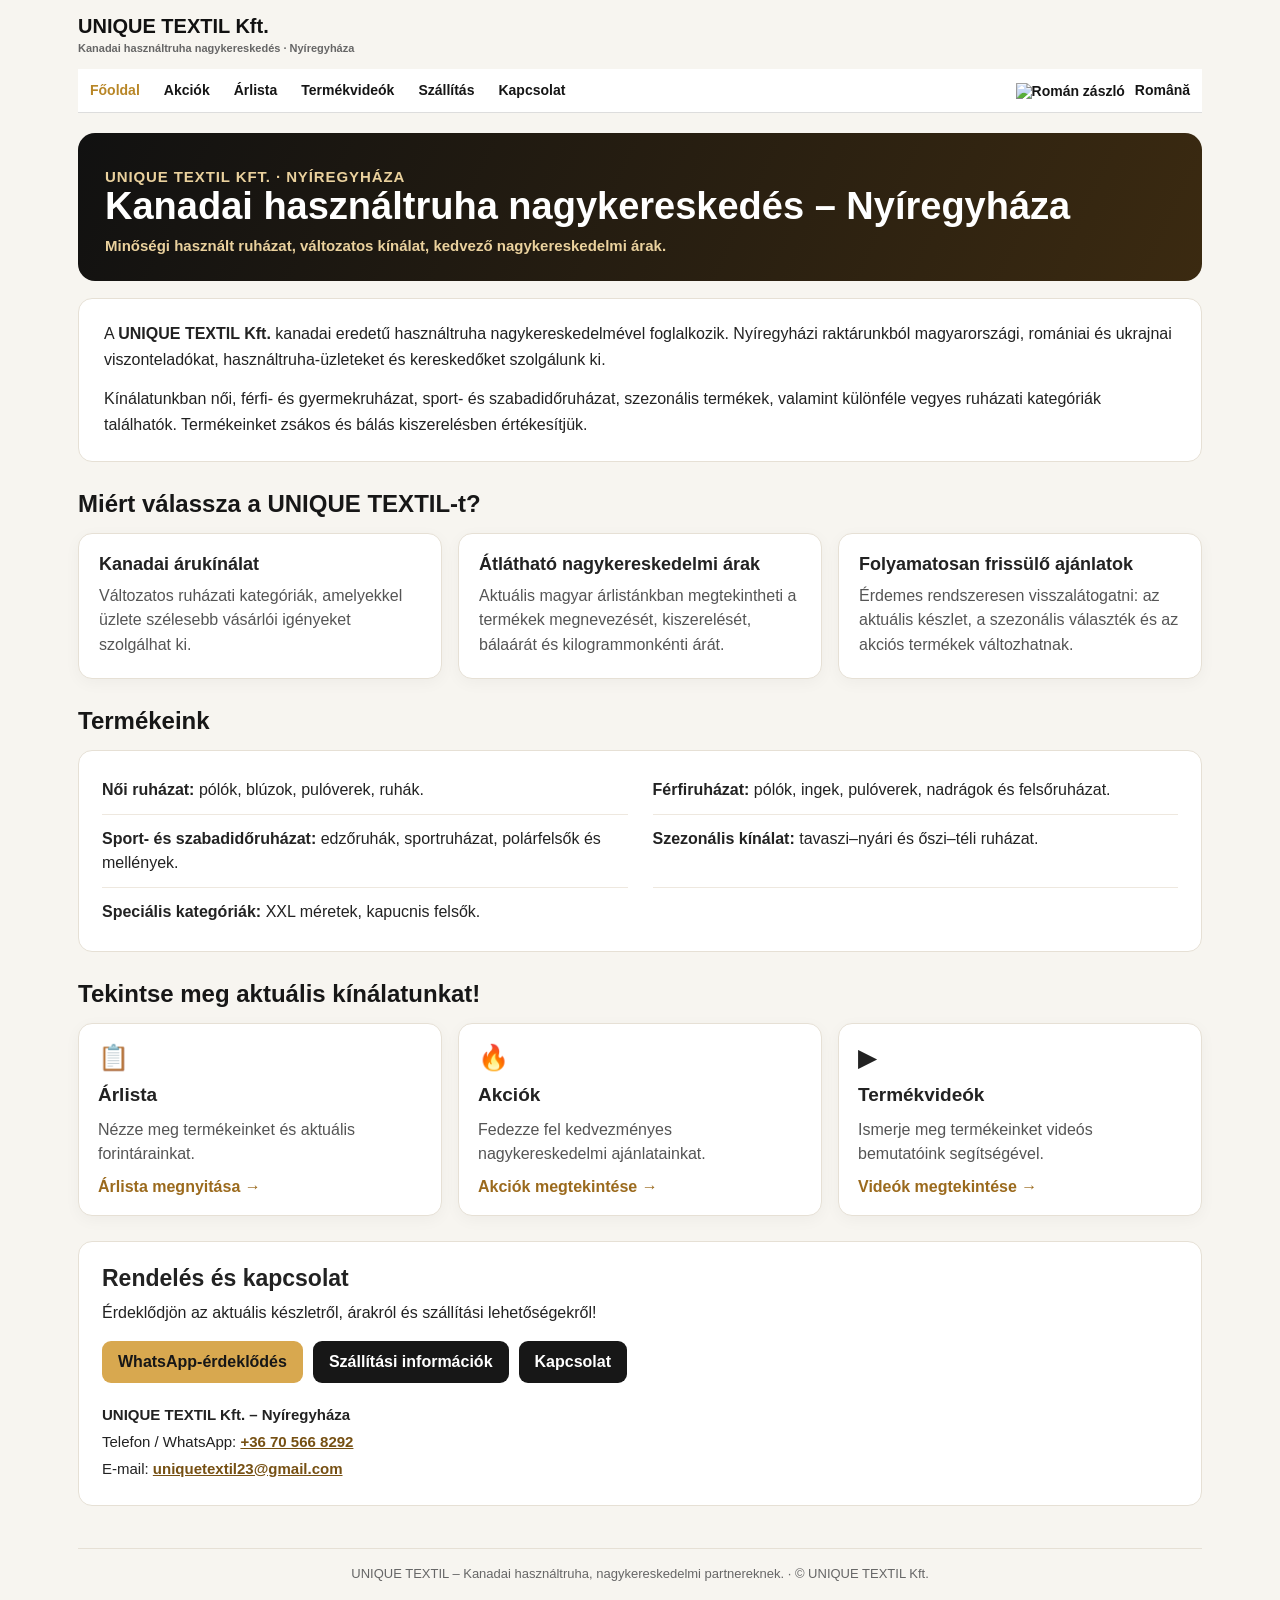
==== index.html @ f0d3369b "Update index.html" ====
<!doctype html>
<html lang="hu">
<head>
<meta charset="utf-8">
<meta name="viewport" content="width=device-width, initial-scale=1">
<meta name="description" content="UNIQUE TEXTIL Kft. – kanadai használtruha nagykereskedés Nyíregyházán. Zsákos és bálás ruházat, magyar árlista, akciók és termékvideók.">
<title>Kanadai használtruha nagykereskedés – Nyíregyháza | UNIQUE TEXTIL Kft.</title>
<link rel="stylesheet" href="style.css?v=20261029">
<style>
/* Csak a főoldal új elemei – a többi oldal stílusát nem módosítja. */
.home-intro{background:#fff;border:1px solid #e6e0d5;border-radius:14px;padding:22px 25px;margin:0 0 22px;line-height:1.65}
.home-intro p{margin:0 0 12px}.home-intro p:last-child{margin-bottom:0}
.home-kicker{color:#d8a84f;font-weight:800;letter-spacing:.06em;text-transform:uppercase;font-size:12px;margin:0 0 8px}
.home-lead{font-size:17px;font-weight:700;color:#fff;margin:9px 0 0}
.home-heading{font-size:24px;margin:28px 0 15px;color:#171717}
.home-benefits{display:grid;grid-template-columns:repeat(3,minmax(0,1fr));gap:16px}
.home-benefit{background:#fff;border:1px solid #e6e0d5;border-radius:14px;padding:20px;box-shadow:0 4px 16px #0000000a}
.home-benefit h3{font-size:18px;margin:0 0 9px}.home-benefit p{margin:0;line-height:1.55;color:#555}
.home-products{background:#fff;border:1px solid #e6e0d5;border-radius:14px;padding:8px 23px}
.home-products ul{margin:0;padding:7px 0;list-style:none;display:grid;grid-template-columns:1fr 1fr;column-gap:25px}
.home-products li{padding:12px 0;border-bottom:1px solid #eee8df;line-height:1.5}.home-products li:nth-last-child(1){border-bottom:0}
.home-cta{background:#fff;border:1px solid #e6e0d5;border-radius:14px;padding:23px;margin-top:25px}
.home-cta h2{margin:0 0 8px;font-size:23px}.home-cta p{line-height:1.6;margin:0 0 15px}
.home-cta-links{display:flex;flex-wrap:wrap;gap:10px}.home-cta-links a{display:inline-block;padding:12px 16px;border-radius:9px;background:#171717;color:#fff;text-decoration:none;font-weight:700}.home-cta-links a:first-child{background:#d8a84f;color:#171717}
.home-contact{margin-top:18px;font-size:15px;line-height:1.8}.home-contact a{font-weight:700}
@media(max-width:760px){.home-benefits,.home-products ul{grid-template-columns:1fr}.home-intro,.home-cta{padding:18px}.home-benefit{padding:18px}.home-products{padding:6px 18px}}
</style>
</head>
<body>
<div class="site-top">
<a class="brand" href="index.html">UNIQUE TEXTIL Kft.<small>Kanadai használtruha nagykereskedés · Nyíregyháza</small></a>
<nav class="site-nav" aria-label="Főmenü">
  <a href="index.html" aria-current="page">Főoldal</a>
  <a href="akciok.html">Akciók</a>
  <a href="arlista.html">Árlista</a>
  <a href="termekvideok.html">Termékvideók</a>
  <a href="szallitas.html">Szállítás</a>
  <a href="kapcsolat.html">Kapcsolat</a>
   <a class="lang" href="https://depozit-hainesecond.ro/" lang="ro">   <img src="https://flagcdn.com/w40/ro.png"        alt="Román zászló"        width="24"        height="15"        style="vertical-align:middle; margin-right:6px;">   Română </a>
</nav>
</div>
<main class="site-main">
<header class="page-banner">
<p class="home-kicker">UNIQUE TEXTIL Kft. · Nyíregyháza</p>
<h1>Kanadai használtruha nagykereskedés – Nyíregyháza</h1>
<p class="home-lead">Minőségi használt ruházat, változatos kínálat, kedvező nagykereskedelmi árak.</p>
</header>
<section class="home-intro" aria-label="Bemutatkozás">
<p>A <strong>UNIQUE TEXTIL Kft.</strong> kanadai eredetű használtruha nagykereskedelmével foglalkozik. Nyíregyházi raktárunkból magyarországi, romániai és ukrajnai viszonteladókat, használtruha-üzleteket és kereskedőket szolgálunk ki.</p>
<p>Kínálatunkban női, férfi- és gyermekruházat, sport- és szabadidőruházat, szezonális termékek, valamint különféle vegyes ruházati kategóriák találhatók. Termékeinket zsákos és bálás kiszerelésben értékesítjük.</p>
</section>
<section aria-labelledby="benefits-heading">
<h2 class="home-heading" id="benefits-heading">Miért válassza a UNIQUE TEXTIL-t?</h2>
<div class="home-benefits">
<article class="home-benefit"><h3>Kanadai árukínálat</h3><p>Változatos ruházati kategóriák, amelyekkel üzlete szélesebb vásárlói igényeket szolgálhat ki.</p></article>
<article class="home-benefit"><h3>Átlátható nagykereskedelmi árak</h3><p>Aktuális magyar árlistánkban megtekintheti a termékek megnevezését, kiszerelését, bálaárát és kilogrammonkénti árát.</p></article>
<article class="home-benefit"><h3>Folyamatosan frissülő ajánlatok</h3><p>Érdemes rendszeresen visszalátogatni: az aktuális készlet, a szezonális választék és az akciós termékek változhatnak.</p></article>
</div>
</section>
<section aria-labelledby="products-heading">
<h2 class="home-heading" id="products-heading">Termékeink</h2>
<div class="home-products"><ul>
<li><strong>Női ruházat:</strong> pólók, blúzok, pulóverek, ruhák.</li>
<li><strong>Férfiruházat:</strong> pólók, ingek, pulóverek, nadrágok és felsőruházat.</li>
<li><strong>Sport- és szabadidőruházat:</strong> edzőruhák, sportruházat, polárfelsők és mellények.</li>
<li><strong>Szezonális kínálat:</strong> tavaszi–nyári és őszi–téli ruházat.</li>
<li><strong>Speciális kategóriák:</strong> XXL méretek, kapucnis felsők.</li>
</ul></div>
</section>
<section aria-labelledby="offers-heading">
<h2 class="home-heading" id="offers-heading">Tekintse meg aktuális kínálatunkat!</h2>
<div class="card-grid home-grid">
<a class="tile" href="arlista.html"><span class="tile-icon">📋</span><h2>Árlista</h2><p>Nézze meg termékeinket és aktuális forintárainkat.</p><span class="tile-link">Árlista megnyitása →</span></a>
<a class="tile" href="akciok.html"><span class="tile-icon">🔥</span><h2>Akciók</h2><p>Fedezze fel kedvezményes nagykereskedelmi ajánlatainkat.</p><span class="tile-link">Akciók megtekintése →</span></a>
<a class="tile" href="termekvideok.html"><span class="tile-icon">▶</span><h2>Termékvideók</h2><p>Ismerje meg termékeinket videós bemutatóink segítségével.</p><span class="tile-link">Videók megtekintése →</span></a>
</div>
</section>
<section class="home-cta" aria-labelledby="contact-heading">
<h2 id="contact-heading">Rendelés és kapcsolat</h2>
<p>Érdeklődjön az aktuális készletről, árakról és szállítási lehetőségekről!</p>
<div class="home-cta-links"><a href="https://wa.me/36705668292" target="_blank" rel="noopener noreferrer">WhatsApp-érdeklődés</a><a href="szallitas.html">Szállítási információk</a><a href="kapcsolat.html">Kapcsolat</a></div>
<div class="home-contact"><strong>UNIQUE TEXTIL Kft. – Nyíregyháza</strong><br>Telefon / WhatsApp: <a href="tel:+36705668292">+36 70 566 8292</a><br>E-mail: <a href="mailto:uniquetextil23@gmail.com">uniquetextil23@gmail.com</a></div>
</section>
</main>
<footer class="site-footer">UNIQUE TEXTIL – Kanadai használtruha, nagykereskedelmi partnereknek. · © UNIQUE TEXTIL Kft.</footer>
</body>
</html>
---- style.css ----
:root{--gold:#d8a84f;--gold-dark:#b8892f;--ink:#171717;--red:#c7221b;--line:#e6e0d5}
*{box-sizing:border-box}html{scroll-behavior:smooth}body{margin:0;background:#f7f5f0;color:#222;font:16px Arial,Helvetica,sans-serif}a{color:#765013}
.site-top{max-width:1160px;margin:0 auto;padding:15px 18px 0}.brand{display:inline-block;font-size:20px;font-weight:850;color:#111;text-decoration:none}.brand small{display:block;color:#666;font-size:11px;margin-top:4px}.site-nav{display:flex;flex-wrap:wrap;background:#fff;border-bottom:1px solid #ddd;margin-top:13px}.site-nav a{padding:13px 12px;text-decoration:none;color:#151515;font-size:14px;font-weight:700}.site-nav a:hover{background:#f7f2e8}.site-nav a[aria-current]{color:#b88626}.site-nav .lang{margin-left:auto}
.site-main{max-width:1160px;margin:0 auto;padding:20px 18px 42px}.page-banner{background:linear-gradient(115deg,#111,#3b2a11);color:white;padding:27px 27px;border-radius:17px;margin-bottom:17px}.page-banner h1{margin:0;font-size:clamp(26px,3.5vw,38px);line-height:1.15}.page-banner p{margin:8px 0 0;color:#ead19d;font-size:15px}
.card-grid,.grid{display:grid;grid-template-columns:repeat(auto-fit,minmax(250px,1fr));gap:16px}.tile,.card,.promo-card{background:#fff;border:1px solid var(--line);border-radius:14px;padding:19px;box-shadow:0 4px 16px #0000000a}.tile{display:flex;flex-direction:column;gap:12px}.home-grid .tile{text-decoration:none;color:inherit}.tile h2,.card h3,.promo-card h2{margin:0;font-size:19px}.tile p,.card p,.promo-card p{margin:0;color:#555;line-height:1.5;flex:1}.tile-icon{font-size:25px}.tile-link{font-weight:800;color:#9b6a1d}.tile a:not(.action-link){font-weight:700}.mini-actions{display:flex;gap:12px;flex-wrap:wrap;margin-top:20px}.action-link{display:inline-block;text-decoration:none;background:#171717;color:white;padding:12px 16px;border-radius:9px;font-weight:700}.below-link{margin:22px 0}.below-link a{font-weight:700}
.search,.promo-search{display:block;width:100%;border:1px solid #d6d0c4;border-radius:11px;background:white;font:16px Arial;padding:14px 16px;margin:0 0 15px}.tools{display:flex;align-items:center;gap:15px}.tools .search{flex:1}.count{font-size:14px;color:#666;white-space:nowrap}.status,.promo-info,.notice{background:#fff3d9;border-radius:10px;padding:13px;margin:14px 0}.status[hidden],.promo-info[hidden]{display:none!important}
.promo-grid .promo-card{display:flex;flex-direction:column;gap:11px}.promo-card .promo-tag{font-size:12px;color:#a6201d;font-weight:800}.promo-card .promo-price{font-size:22px;font-weight:800;color:#a6201d}.promo-card .promo-old{font-size:13px;color:#777;text-decoration:line-through}.promo-card .promo-kg{font-size:13px;color:#666}.promo-card .promo-contact{display:block;background:#171717;color:white;text-align:center;border-radius:9px;text-decoration:none;font-weight:700;padding:12px;margin-top:auto}
.category-nav{display:flex;gap:9px;flex-wrap:wrap;margin:0 0 15px}.category-nav a{flex:1 1 190px;text-align:center;background:#fff;border:1px solid var(--gold);color:#111;border-radius:10px;padding:13px 10px;font-weight:800;text-decoration:none}.category-nav a:hover{background:#f6e6c3}.category-nav a[hidden]{display:none}.section{margin-top:24px;scroll-margin-top:16px}.section h2{font-size:22px;margin:0 0 13px;padding-bottom:9px;border-bottom:2px solid #dec68d}.section .count{font-weight:normal;margin-left:7px}.card{display:flex;flex-direction:column;gap:11px}.card h3{font-size:19px}.card p:empty{display:none}.price-simple{font-size:16px;font-weight:800;margin-top:auto}.watch{background:var(--red);color:white;border:0;border-radius:9px;padding:12px;font-weight:800;cursor:pointer}.watch:hover{background:#a61c17}.empty{background:white;padding:16px;border-radius:10px}
.video-modal{position:fixed;inset:0;z-index:1000;background:rgba(0,0,0,.88);display:flex;align-items:center;justify-content:center;padding:18px}.video-modal[hidden]{display:none!important}.video-dialog{width:min(100%,480px);position:relative}.video-close{position:absolute;right:0;top:-50px;border:0;background:white;border-radius:9px;padding:9px 14px;font-size:22px;cursor:pointer}.video-frame-wrap{width:100%;aspect-ratio:9/16;max-height:78vh;background:#000;border-radius:14px;overflow:hidden}.video-frame-wrap iframe{width:100%;height:100%;border:0}.video-fallback{text-align:center}.video-fallback a{color:white}
.price-tools{margin:0 0 12px}.price-frame{border:1px solid var(--line);background:white;border-radius:14px;overflow:hidden}.price-frame iframe{width:100%;height:1100px;display:block;border:0}.site-footer{max-width:1124px;margin:0 auto 20px;padding:17px 18px;border-top:1px solid var(--line);color:#666;text-align:center;font-size:13px}.site-footer a{color:#765013}
@media(max-width:650px){.site-top{padding:12px 10px 0}.site-nav a{font-size:12px;padding:10px 8px}.site-nav .lang{margin-left:0}.site-main{padding:12px 10px 25px}.page-banner{padding:20px 18px;border-radius:13px}.tools{display:block}.tools .count{display:block;margin-bottom:14px}.price-frame iframe{height:900px}.card-grid,.grid{grid-template-columns:1fr}}
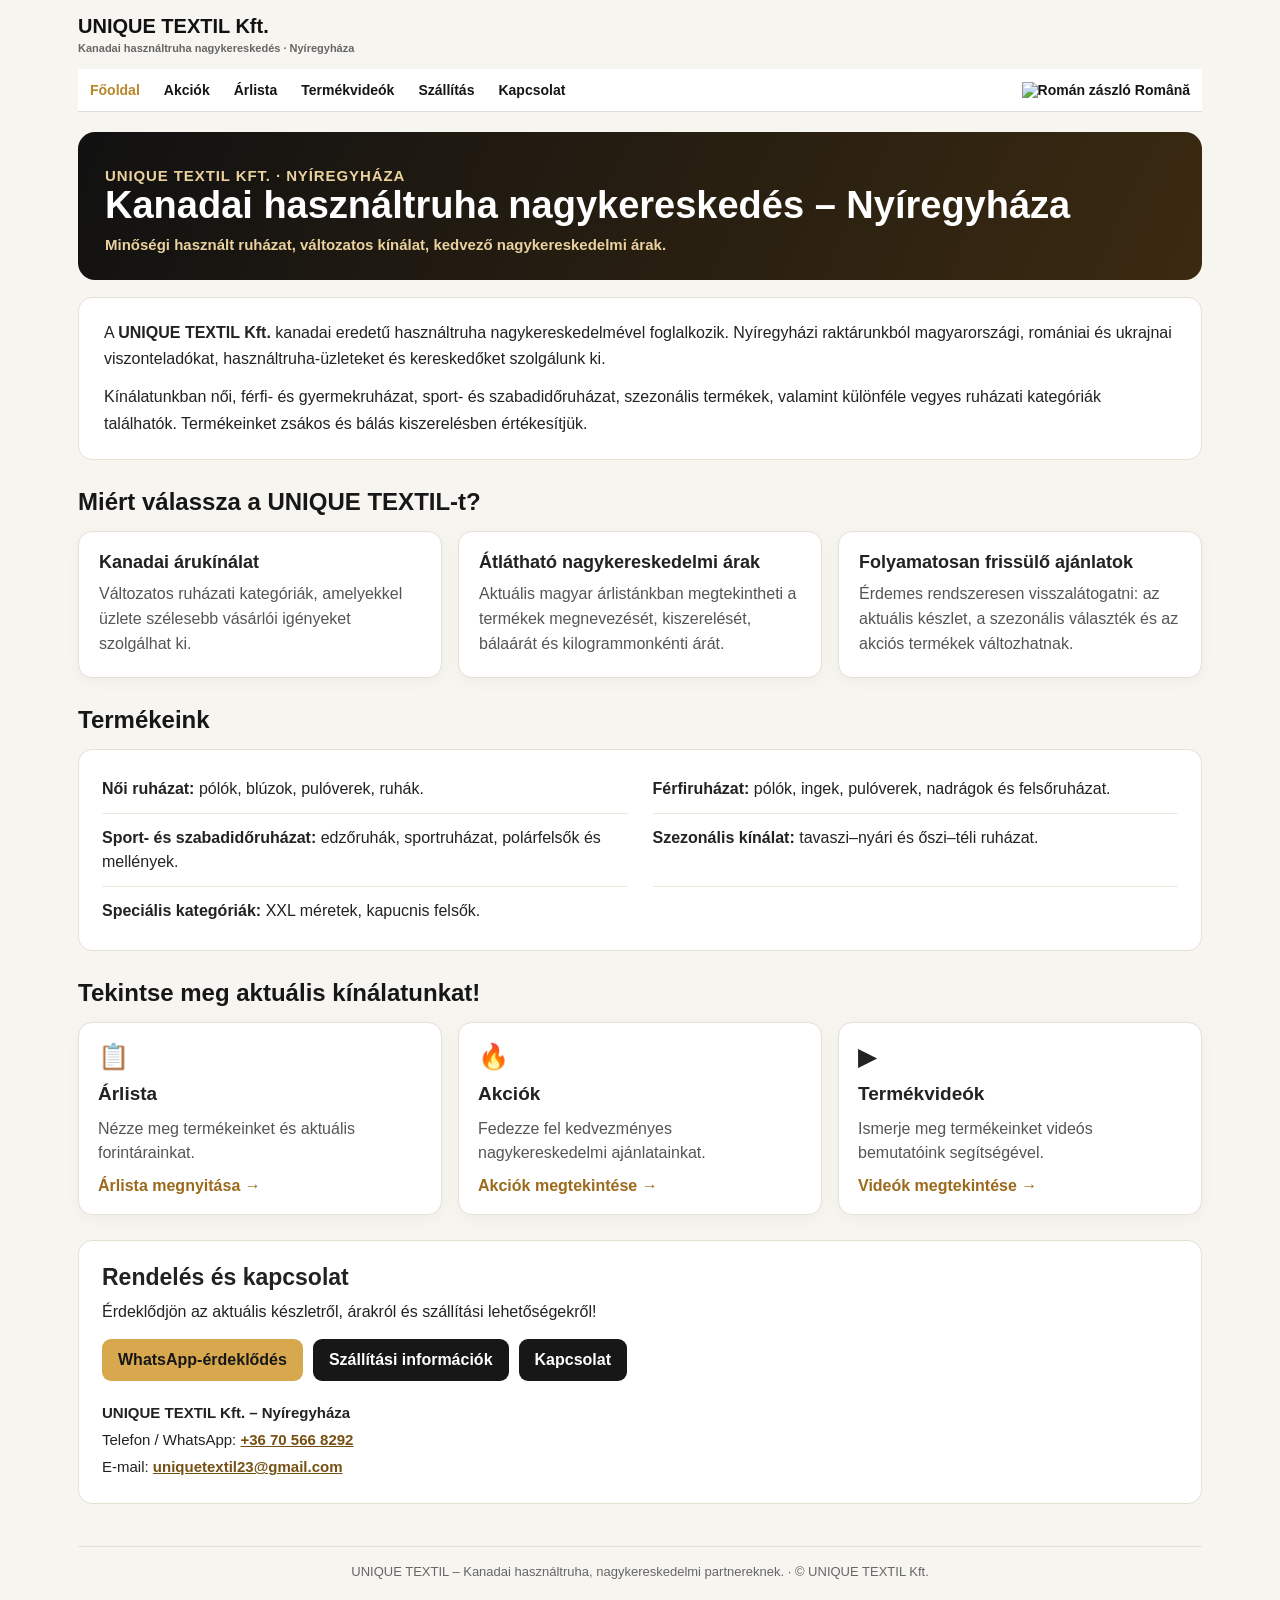
==== commit 19e1cda5: "Update index.html" ====
--- a/index.html
+++ b/index.html
@@ -36,7 +36,7 @@
   <a href="termekvideok.html">Termékvideók</a>
   <a href="szallitas.html">Szállítás</a>
   <a href="kapcsolat.html">Kapcsolat</a>
-   <a class="lang" href="https://depozit-hainesecond.ro/" lang="ro">   <img src="https://flagcdn.com/w40/ro.png"        alt="Román zászló"        width="24"        height="15"        style="vertical-align:middle; margin-right:6px;">   Română </a>
+    <a class="lang lang-button" href="https://depozit-hainesecond.ro/" lang="ro">   <img src="https://flagcdn.com/w40/ro.png"        alt="Román zászló"        width="24"        height="16">   Română </a>
 </nav>
 </div>
 <main class="site-main">
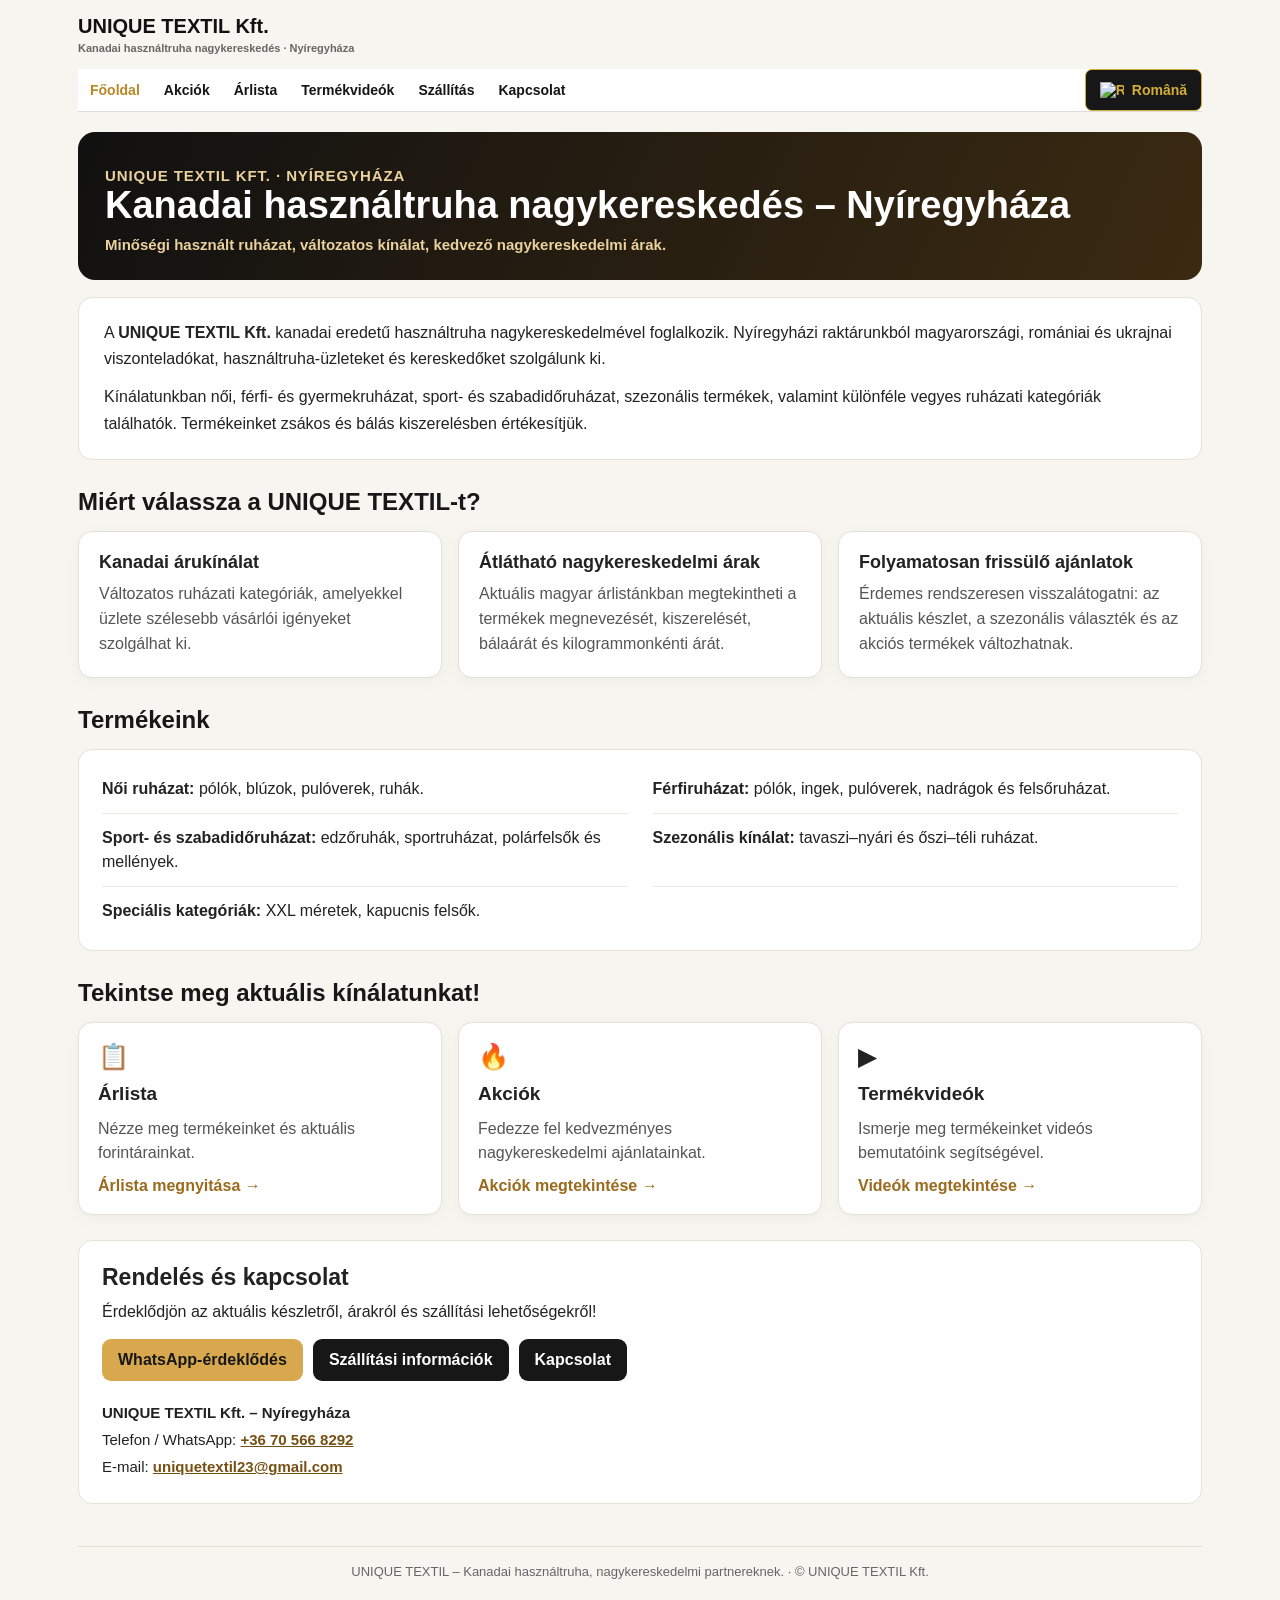
==== commit 1446f1f3: "Update index.html" ====
--- a/index.html
+++ b/index.html
@@ -83,5 +83,6 @@
 </section>
 </main>
 <footer class="site-footer">UNIQUE TEXTIL – Kanadai használtruha, nagykereskedelmi partnereknek. · © UNIQUE TEXTIL Kft.</footer>
+<script src="site.js" defer></script>
 </body>
 </html>
--- a/style.css
+++ b/style.css
@@ -10,3 +10,77 @@
 .video-modal{position:fixed;inset:0;z-index:1000;background:rgba(0,0,0,.88);display:flex;align-items:center;justify-content:center;padding:18px}.video-modal[hidden]{display:none!important}.video-dialog{width:min(100%,480px);position:relative}.video-close{position:absolute;right:0;top:-50px;border:0;background:white;border-radius:9px;padding:9px 14px;font-size:22px;cursor:pointer}.video-frame-wrap{width:100%;aspect-ratio:9/16;max-height:78vh;background:#000;border-radius:14px;overflow:hidden}.video-frame-wrap iframe{width:100%;height:100%;border:0}.video-fallback{text-align:center}.video-fallback a{color:white}
 .price-tools{margin:0 0 12px}.price-frame{border:1px solid var(--line);background:white;border-radius:14px;overflow:hidden}.price-frame iframe{width:100%;height:1100px;display:block;border:0}.site-footer{max-width:1124px;margin:0 auto 20px;padding:17px 18px;border-top:1px solid var(--line);color:#666;text-align:center;font-size:13px}.site-footer a{color:#765013}
 @media(max-width:650px){.site-top{padding:12px 10px 0}.site-nav a{font-size:12px;padding:10px 8px}.site-nav .lang{margin-left:0}.site-main{padding:12px 10px 25px}.page-banner{padding:20px 18px;border-radius:13px}.tools{display:block}.tools .count{display:block;margin-bottom:14px}.price-frame iframe{height:900px}.card-grid,.grid{grid-template-columns:1fr}}
+
+/* Fekete-arany nyelvválasztó */
+.site-nav a.lang-button {
+  display: inline-flex;
+  align-items: center;
+  gap: 8px;
+  padding: 8px 14px;
+  border: 1px solid #d4af37;
+  border-radius: 7px;
+  background: #171717;
+  color: #d4af37;
+  font-weight: 600;
+  text-decoration: none;
+  white-space: nowrap;
+  transition: all 0.2s ease;
+}
+
+.site-nav a.lang-button img {
+  width: 24px;
+  height: 16px;
+  object-fit: cover;
+  display: block;
+}
+
+.site-nav a.lang-button:hover,
+.site-nav a.lang-button:focus-visible {
+  background: #d4af37;
+  color: #111111;
+}
+
+/* Mobilbarát navigáció */
+@media (max-width: 768px) {
+  .site-nav {
+    display: flex;
+    flex-direction: column;
+    align-items: stretch;
+    gap: 0;
+  }
+
+  .site-nav a:not(.lang) {
+    display: none;
+    padding: 13px 16px;
+    border-bottom: 1px solid #e8e1d4;
+  }
+
+  .site-nav.mobile-open a:not(.lang) {
+    display: block;
+  }
+
+  .site-nav a.lang {
+    display: inline-flex;
+    align-items: center;
+    justify-content: center;
+    width: fit-content;
+    margin: 8px 0 8px 12px;
+  }
+
+  .mobile-menu-toggle {
+    display: block;
+    padding: 12px 16px;
+    background: #171717;
+    color: #d4af37;
+    border: 1px solid #d4af37;
+    border-radius: 7px;
+    font-weight: 700;
+    cursor: pointer;
+  }
+}
+
+@media (min-width: 769px) {
+  .mobile-menu-toggle {
+    display: none;
+  }
+}
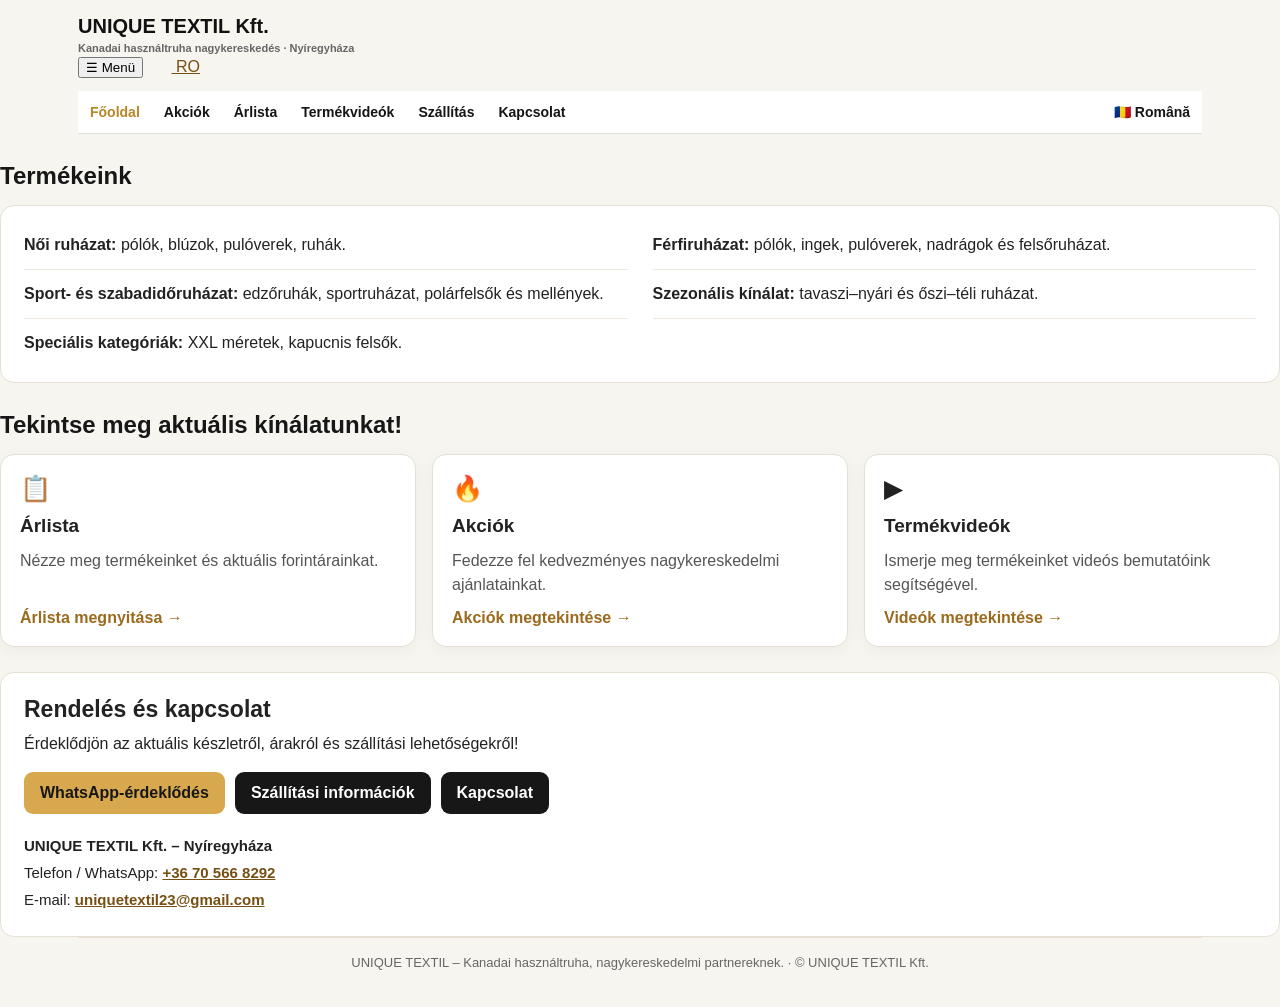
==== commit ec5be517: "Update index.html" ====
--- a/index.html
+++ b/index.html
@@ -28,33 +28,45 @@
 </head>
 <body>
 <div class="site-top">
-<a class="brand" href="index.html">UNIQUE TEXTIL Kft.<small>Kanadai használtruha nagykereskedés · Nyíregyháza</small></a>
-<nav class="site-nav" aria-label="Főmenü">
-  <a href="index.html" aria-current="page">Főoldal</a>
-  <a href="akciok.html">Akciók</a>
-  <a href="arlista.html">Árlista</a>
-  <a href="termekvideok.html">Termékvideók</a>
-  <a href="szallitas.html">Szállítás</a>
-  <a href="kapcsolat.html">Kapcsolat</a>
-    <a class="lang lang-button" href="https://depozit-hainesecond.ro/" lang="ro">   <img src="https://flagcdn.com/w40/ro.png"        alt="Román zászló"        width="24"        height="16">   Română </a>
-</nav>
-</div>
-<main class="site-main">
-<header class="page-banner">
-<p class="home-kicker">UNIQUE TEXTIL Kft. · Nyíregyháza</p>
-<h1>Kanadai használtruha nagykereskedés – Nyíregyháza</h1>
-<p class="home-lead">Minőségi használt ruházat, változatos kínálat, kedvező nagykereskedelmi árak.</p>
-</header>
-<section class="home-intro" aria-label="Bemutatkozás">
-<p>A <strong>UNIQUE TEXTIL Kft.</strong> kanadai eredetű használtruha nagykereskedelmével foglalkozik. Nyíregyházi raktárunkból magyarországi, romániai és ukrajnai viszonteladókat, használtruha-üzleteket és kereskedőket szolgálunk ki.</p>
-<p>Kínálatunkban női, férfi- és gyermekruházat, sport- és szabadidőruházat, szezonális termékek, valamint különféle vegyes ruházati kategóriák találhatók. Termékeinket zsákos és bálás kiszerelésben értékesítjük.</p>
-</section>
-<section aria-labelledby="benefits-heading">
-<h2 class="home-heading" id="benefits-heading">Miért válassza a UNIQUE TEXTIL-t?</h2>
-<div class="home-benefits">
-<article class="home-benefit"><h3>Kanadai árukínálat</h3><p>Változatos ruházati kategóriák, amelyekkel üzlete szélesebb vásárlói igényeket szolgálhat ki.</p></article>
-<article class="home-benefit"><h3>Átlátható nagykereskedelmi árak</h3><p>Aktuális magyar árlistánkban megtekintheti a termékek megnevezését, kiszerelését, bálaárát és kilogrammonkénti árát.</p></article>
-<article class="home-benefit"><h3>Folyamatosan frissülő ajánlatok</h3><p>Érdemes rendszeresen visszalátogatni: az aktuális készlet, a szezonális választék és az akciós termékek változhatnak.</p></article>
+
+  <a class="brand" href="index.html">
+    UNIQUE TEXTIL Kft.
+    <small>Kanadai használtruha nagykereskedés · Nyíregyháza</small>
+  </a>
+
+  <div class="mobile-nav-bar">
+    <button class="mobile-menu-btn"
+            type="button"
+            aria-expanded="false"
+            aria-controls="main-navigation">
+      ☰ Menü
+    </button>
+
+    <a class="mobile-lang-btn"
+       href="https://depozit-hainesecond.ro/"
+       lang="ro">
+      <img src="https://flagcdn.com/w40/ro.png"
+           alt=""
+           width="24"
+           height="16">
+      RO
+    </a>
+  </div>
+
+  <nav class="site-nav" id="main-navigation"
+       aria-label="Főmenü">
+    <a href="index.html" aria-current="page">Főoldal</a>
+    <a href="akciok.html">Akciók</a>
+    <a href="arlista.html">Árlista</a>
+    <a href="termekvideok.html">Termékvideók</a>
+    <a href="szallitas.html">Szállítás</a>
+    <a href="kapcsolat.html">Kapcsolat</a>
+
+    <a class="lang desktop-lang-btn"
+       href="https://depozit-hainesecond.ro/"
+       lang="ro">🇷🇴 Română</a>
+  </nav>
+
 </div>
 </section>
 <section aria-labelledby="products-heading">
--- a/style.css
+++ b/style.css
@@ -84,3 +84,46 @@
     display: none;
   }
 }
+
+
+/* Mobilmenü és nyelvválasztó javítása */
+@media (max-width: 768px) {
+
+  .site-nav {
+    position: static !important;
+    padding: 0 !important;
+    margin: 0 !important;
+    border: none !important;
+    background: transparent !important;
+  }
+
+  .site-nav a.lang-button {
+    position: static !important;
+    display: inline-flex !important;
+    width: auto !important;
+    min-height: 40px;
+    padding: 8px 12px !important;
+    margin: 8px 0 !important;
+    font-size: 14px !important;
+    gap: 7px;
+    align-items: center;
+  }
+
+  .site-nav a.lang-button::after {
+    content: none !important;
+  }
+
+  .site-nav a.lang-button img {
+    width: 24px;
+    height: 16px;
+  }
+
+  .mobile-menu-toggle {
+    position: static !important;
+    display: inline-flex !important;
+    width: auto !important;
+    margin: 8px 12px 8px 0 !important;
+    padding: 8px 14px !important;
+    min-height: 40px;
+  }
+}
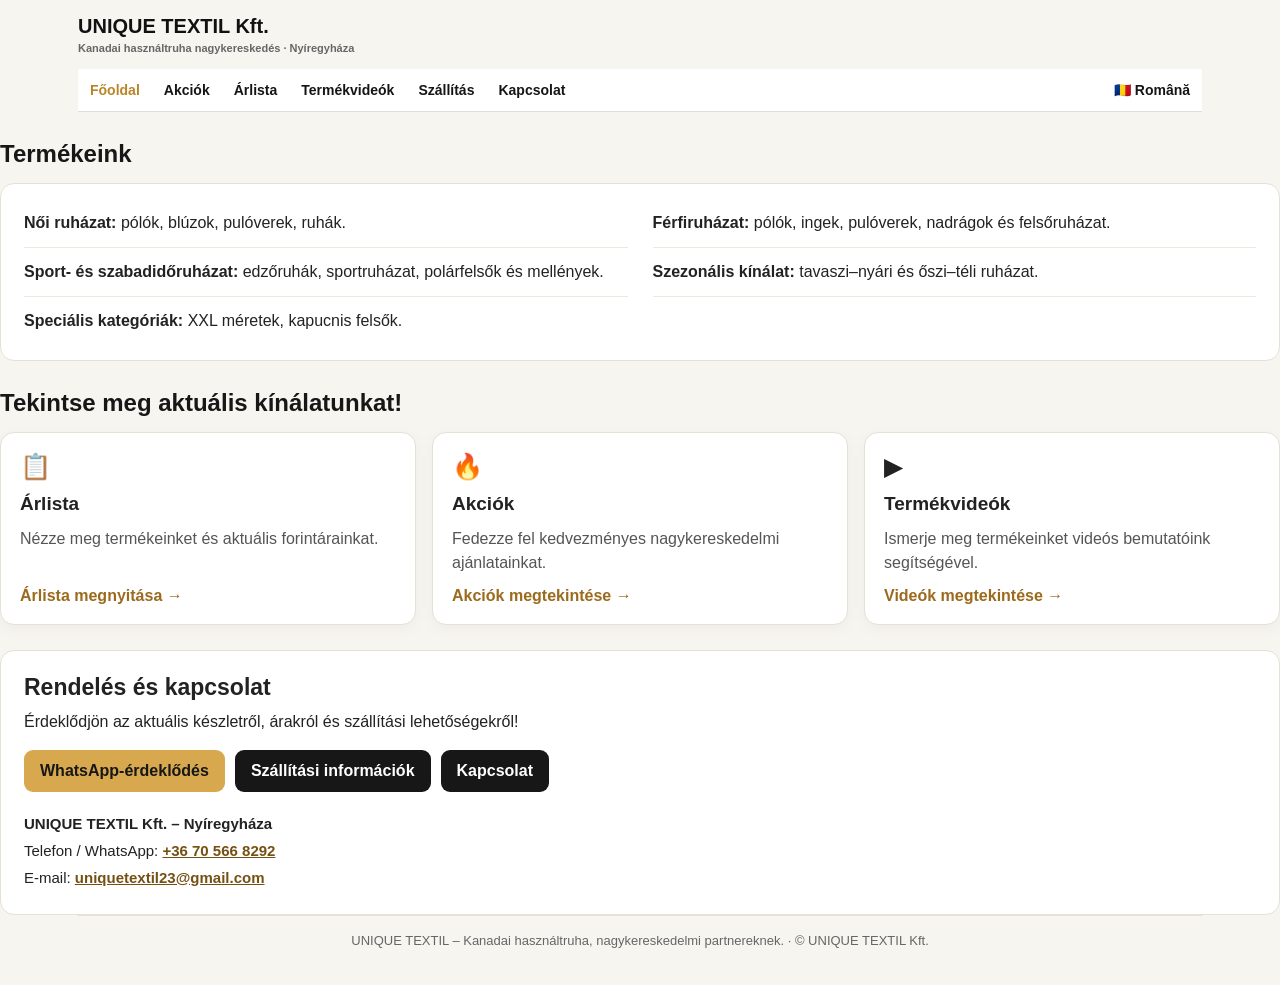
==== commit f031b851: "Update index.html" ====
--- a/index.html
+++ b/index.html
@@ -95,6 +95,21 @@
 </section>
 </main>
 <footer class="site-footer">UNIQUE TEXTIL – Kanadai használtruha, nagykereskedelmi partnereknek. · © UNIQUE TEXTIL Kft.</footer>
+  
+<script>
+document.addEventListener("DOMContentLoaded", function () {
+  const button = document.querySelector(".mobile-menu-btn");
+  const nav = document.getElementById("main-navigation");
+
+  if (!button || !nav) return;
+
+  button.addEventListener("click", function () {
+    const isOpen = nav.classList.toggle("is-open");
+    button.setAttribute("aria-expanded", String(isOpen));
+  });
+});
+</script>
+
 <script src="site.js" defer></script>
 </body>
 </html>
--- a/style.css
+++ b/style.css
@@ -87,43 +87,97 @@
 
 
 /* Mobilmenü és nyelvválasztó javítása */
+
+/* Új mobil fejléc */
+
+.mobile-nav-bar {
+  display: none;
+}
+
+.desktop-lang-btn {
+  display: inline-flex;
+}
+
+/* Mobilnézet */
 @media (max-width: 768px) {
 
-  .site-nav {
-    position: static !important;
-    padding: 0 !important;
-    margin: 0 !important;
-    border: none !important;
-    background: transparent !important;
+  .site-top {
+    display: flex !important;
+    flex-direction: column !important;
+    align-items: stretch !important;
   }
 
-  .site-nav a.lang-button {
+  .site-top .brand {
+    position: static !important;
+    display: block !important;
+    width: 100% !important;
+  }
+
+  .mobile-nav-bar {
+    display: flex !important;
+    align-items: center;
+    justify-content: space-between;
+    gap: 12px;
+    width: 100%;
+    margin: 12px 0;
+  }
+
+  .mobile-menu-btn,
+  .mobile-lang-btn {
     position: static !important;
     display: inline-flex !important;
+    align-items: center;
+    justify-content: center;
+    gap: 8px;
     width: auto !important;
-    min-height: 40px;
-    padding: 8px 12px !important;
-    margin: 8px 0 !important;
-    font-size: 14px !important;
-    gap: 7px;
-    align-items: center;
+    min-height: 42px;
+    padding: 9px 14px;
+    background: #171717;
+    color: #d8a84f !important;
+    border: 1px solid #d8a84f;
+    border-radius: 9px;
+    font-size: 15px;
+    font-weight: 700;
+    text-decoration: none;
+    cursor: pointer;
+    box-sizing: border-box;
   }
 
-  .site-nav a.lang-button::after {
-    content: none !important;
+  .mobile-lang-btn img {
+    width: 24px;
+    height: 16px;
+    object-fit: cover;
   }
 
-  .site-nav a.lang-button img {
-    width: 24px;
-    height: 16px;
+  .site-nav {
+    display: none !important;
+    position: static !important;
+    width: 100% !important;
+    margin: 0 0 12px !important;
+    padding: 8px !important;
+    background: #fff;
+    border-radius: 10px;
+    box-sizing: border-box;
   }
 
-  .mobile-menu-toggle {
-    position: static !important;
-    display: inline-flex !important;
-    width: auto !important;
-    margin: 8px 12px 8px 0 !important;
-    padding: 8px 14px !important;
-    min-height: 40px;
+  .site-nav.is-open {
+    display: flex !important;
+    flex-direction: column !important;
+    align-items: stretch !important;
+  }
+
+  .site-nav a {
+    display: block;
+    padding: 11px 12px;
+  }
+
+  .site-nav .desktop-lang-btn {
+    display: none !important;
   }
 }
+
+@media (min-width: 769px) {
+  .mobile-nav-bar {
+    display: none !important;
+  }
+}
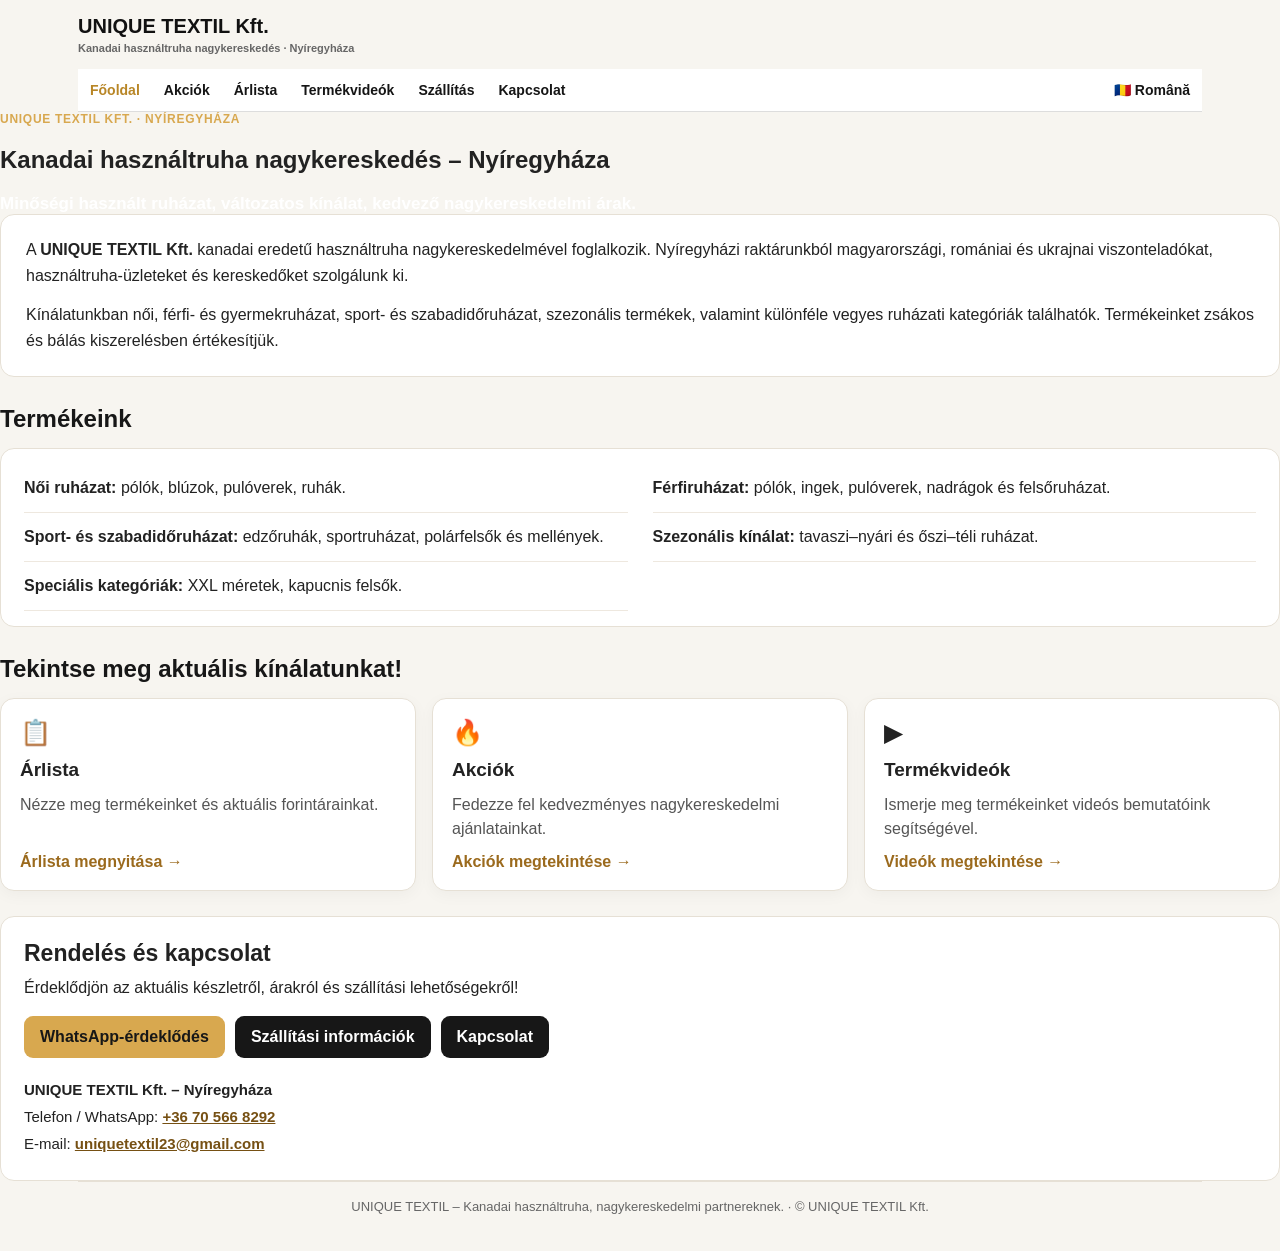
==== commit e4a0644f: "Update index.html" ====
--- a/index.html
+++ b/index.html
@@ -5,9 +5,11 @@
 <meta name="viewport" content="width=device-width, initial-scale=1">
 <meta name="description" content="UNIQUE TEXTIL Kft. – kanadai használtruha nagykereskedés Nyíregyházán. Zsákos és bálás ruházat, magyar árlista, akciók és termékvideók.">
 <title>Kanadai használtruha nagykereskedés – Nyíregyháza | UNIQUE TEXTIL Kft.</title>
-<link rel="stylesheet" href="style.css?v=20261029">
+<link rel="stylesheet" href="style.css?v=20261029b">
 <style>
-/* Csak a főoldal új elemei – a többi oldal stílusát nem módosítja. */
+/* Főoldal és egységes mobil fejléc */
+.site-top{position:relative}
+.mobile-nav-bar{display:none}
 .home-intro{background:#fff;border:1px solid #e6e0d5;border-radius:14px;padding:22px 25px;margin:0 0 22px;line-height:1.65}
 .home-intro p{margin:0 0 12px}.home-intro p:last-child{margin-bottom:0}
 .home-kicker{color:#d8a84f;font-weight:800;letter-spacing:.06em;text-transform:uppercase;font-size:12px;margin:0 0 8px}
@@ -18,56 +20,53 @@
 .home-benefit h3{font-size:18px;margin:0 0 9px}.home-benefit p{margin:0;line-height:1.55;color:#555}
 .home-products{background:#fff;border:1px solid #e6e0d5;border-radius:14px;padding:8px 23px}
 .home-products ul{margin:0;padding:7px 0;list-style:none;display:grid;grid-template-columns:1fr 1fr;column-gap:25px}
-.home-products li{padding:12px 0;border-bottom:1px solid #eee8df;line-height:1.5}.home-products li:nth-last-child(1){border-bottom:0}
+.home-products li{padding:12px 0;border-bottom:1px solid #eee8df;line-height:1.5}
 .home-cta{background:#fff;border:1px solid #e6e0d5;border-radius:14px;padding:23px;margin-top:25px}
 .home-cta h2{margin:0 0 8px;font-size:23px}.home-cta p{line-height:1.6;margin:0 0 15px}
 .home-cta-links{display:flex;flex-wrap:wrap;gap:10px}.home-cta-links a{display:inline-block;padding:12px 16px;border-radius:9px;background:#171717;color:#fff;text-decoration:none;font-weight:700}.home-cta-links a:first-child{background:#d8a84f;color:#171717}
 .home-contact{margin-top:18px;font-size:15px;line-height:1.8}.home-contact a{font-weight:700}
-@media(max-width:760px){.home-benefits,.home-products ul{grid-template-columns:1fr}.home-intro,.home-cta{padding:18px}.home-benefit{padding:18px}.home-products{padding:6px 18px}}
+@media(max-width:760px){
+ .site-top .mobile-nav-bar{display:flex!important;align-items:center!important;justify-content:space-between!important;gap:12px!important;position:static!important;margin:12px 0 0!important;width:100%!important}
+ .site-top .mobile-nav-bar .mobile-menu-btn,.site-top .mobile-nav-bar .mobile-lang-btn{position:static!important;transform:none!important;float:none!important;display:inline-flex!important;align-items:center!important;justify-content:center!important;gap:8px!important;width:auto!important;min-width:0!important;min-height:44px!important;margin:0!important;padding:9px 13px!important;background:#171717!important;color:#d8a84f!important;border:1px solid #d8a84f!important;border-radius:10px!important;font:700 15px/1.2 inherit!important;text-decoration:none!important;box-shadow:none!important}
+ .site-top .mobile-nav-bar .mobile-menu-btn{cursor:pointer}
+ .site-top .mobile-nav-bar .mobile-lang-btn{margin-left:auto!important}
+ .site-top .mobile-nav-bar .mobile-lang-btn img{width:24px;height:16px;object-fit:cover}
+ .site-top #main-navigation{display:none!important;position:static!important;transform:none!important;width:100%!important;margin:12px 0 0!important;padding:8px 14px!important;background:#fff!important;border:1px solid #e6e0d5!important;border-radius:12px!important;box-sizing:border-box!important}
+ .site-top #main-navigation.is-open{display:flex!important;flex-direction:column!important;align-items:stretch!important;gap:0!important}
+ .site-top #main-navigation>a:not(.desktop-lang-btn){display:block!important;padding:12px 8px!important;border-bottom:1px solid #eee8df!important;color:#171717!important;text-decoration:none!important}
+ .site-top #main-navigation>a:last-of-type:not(.desktop-lang-btn){border-bottom:0!important}
+ .site-top #main-navigation .desktop-lang-btn{display:none!important}
+ .home-benefits,.home-products ul{grid-template-columns:1fr}.home-intro,.home-cta{padding:18px}.home-benefit{padding:18px}.home-products{padding:6px 18px}
+}
+@media(min-width:761px){.site-top .mobile-nav-bar{display:none!important}}
 </style>
 </head>
 <body>
-<div class="site-top">
-
-  <a class="brand" href="index.html">
-    UNIQUE TEXTIL Kft.
-    <small>Kanadai használtruha nagykereskedés · Nyíregyháza</small>
-  </a>
-
+<header class="site-top">
+  <a class="brand" href="index.html">UNIQUE TEXTIL Kft.<small>Kanadai használtruha nagykereskedés · Nyíregyháza</small></a>
   <div class="mobile-nav-bar">
-    <button class="mobile-menu-btn"
-            type="button"
-            aria-expanded="false"
-            aria-controls="main-navigation">
-      ☰ Menü
-    </button>
-
-    <a class="mobile-lang-btn"
-       href="https://depozit-hainesecond.ro/"
-       lang="ro">
-      <img src="https://flagcdn.com/w40/ro.png"
-           alt=""
-           width="24"
-           height="16">
-      RO
-    </a>
+    <button class="mobile-menu-btn" type="button" aria-expanded="false" aria-controls="main-navigation">☰ Menü</button>
+    <a class="mobile-lang-btn" href="https://depozit-hainesecond.ro/" lang="ro" aria-label="Román nyelvű weboldal"><img src="https://flagcdn.com/w40/ro.png" alt="" width="24" height="16"> RO</a>
   </div>
-
-  <nav class="site-nav" id="main-navigation"
-       aria-label="Főmenü">
+  <nav class="site-nav" id="main-navigation" aria-label="Főmenü">
     <a href="index.html" aria-current="page">Főoldal</a>
     <a href="akciok.html">Akciók</a>
     <a href="arlista.html">Árlista</a>
     <a href="termekvideok.html">Termékvideók</a>
     <a href="szallitas.html">Szállítás</a>
     <a href="kapcsolat.html">Kapcsolat</a>
-
-    <a class="lang desktop-lang-btn"
-       href="https://depozit-hainesecond.ro/"
-       lang="ro">🇷🇴 Română</a>
+    <a class="lang desktop-lang-btn" href="https://depozit-hainesecond.ro/" lang="ro">🇷🇴 Română</a>
   </nav>
-
-</div>
+</header>
+<main>
+<section class="hero">
+  <p class="home-kicker">UNIQUE TEXTIL KFT. · NYÍREGYHÁZA</p>
+  <h1>Kanadai használtruha nagykereskedés – Nyíregyháza</h1>
+  <p class="home-lead">Minőségi használt ruházat, változatos kínálat, kedvező nagykereskedelmi árak.</p>
+</section>
+<section class="home-intro" aria-label="Bemutatkozás">
+  <p>A <strong>UNIQUE TEXTIL Kft.</strong> kanadai eredetű használtruha nagykereskedelmével foglalkozik. Nyíregyházi raktárunkból magyarországi, romániai és ukrajnai viszonteladókat, használtruha-üzleteket és kereskedőket szolgálunk ki.</p>
+  <p>Kínálatunkban női, férfi- és gyermekruházat, sport- és szabadidőruházat, szezonális termékek, valamint különféle vegyes ruházati kategóriák találhatók. Termékeinket zsákos és bálás kiszerelésben értékesítjük.</p>
 </section>
 <section aria-labelledby="products-heading">
 <h2 class="home-heading" id="products-heading">Termékeink</h2>
@@ -95,21 +94,19 @@
 </section>
 </main>
 <footer class="site-footer">UNIQUE TEXTIL – Kanadai használtruha, nagykereskedelmi partnereknek. · © UNIQUE TEXTIL Kft.</footer>
-  
 <script>
-document.addEventListener("DOMContentLoaded", function () {
-  const button = document.querySelector(".mobile-menu-btn");
-  const nav = document.getElementById("main-navigation");
-
-  if (!button || !nav) return;
-
-  button.addEventListener("click", function () {
-    const isOpen = nav.classList.toggle("is-open");
-    button.setAttribute("aria-expanded", String(isOpen));
-  });
-});
+(function(){
+ const btn=document.querySelector('.mobile-menu-btn');
+ const nav=document.getElementById('main-navigation');
+ if(!btn||!nav)return;
+ btn.addEventListener('click',function(e){
+   e.stopImmediatePropagation();
+   const open=btn.getAttribute('aria-expanded')!=='true';
+   btn.setAttribute('aria-expanded',String(open));
+   btn.textContent=open?'× Bezárás':'☰ Menü';
+   nav.classList.toggle('is-open',open);
+ },true);
+})();
 </script>
-
-<script src="site.js" defer></script>
 </body>
 </html>
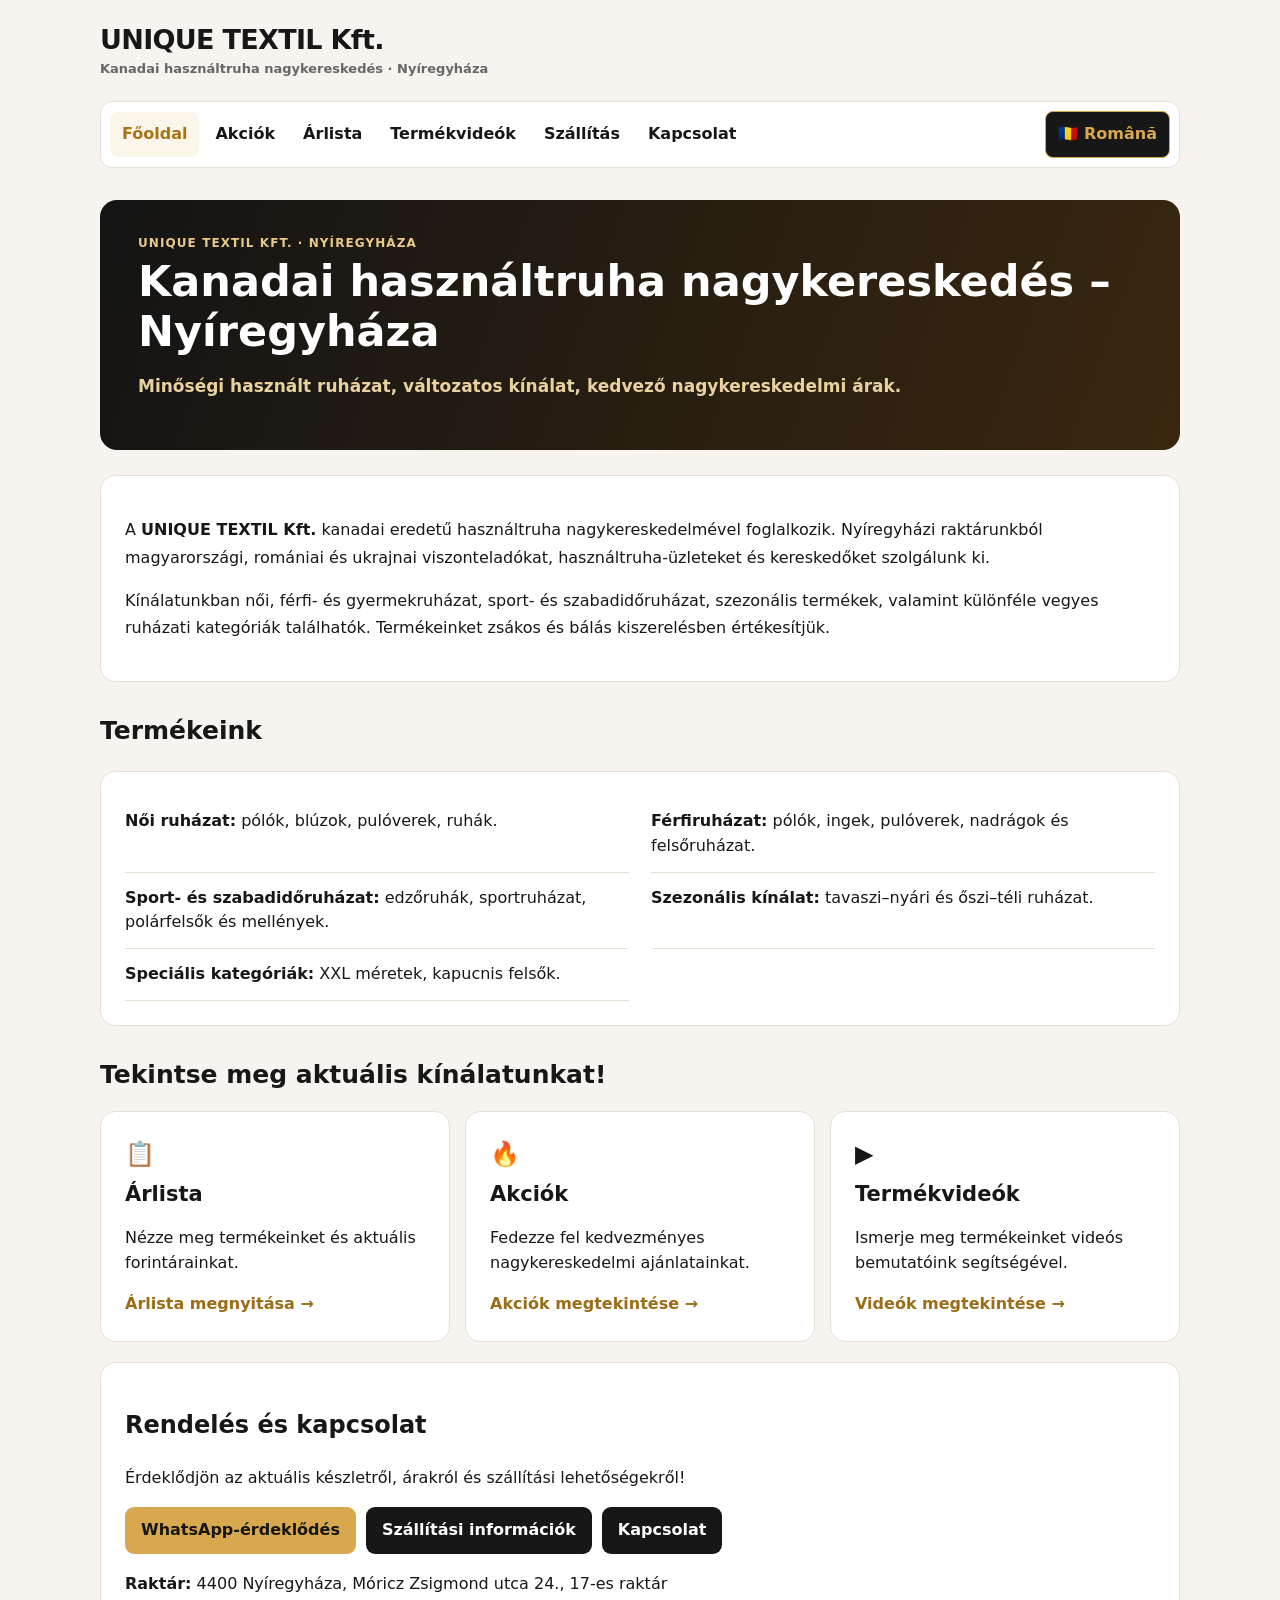
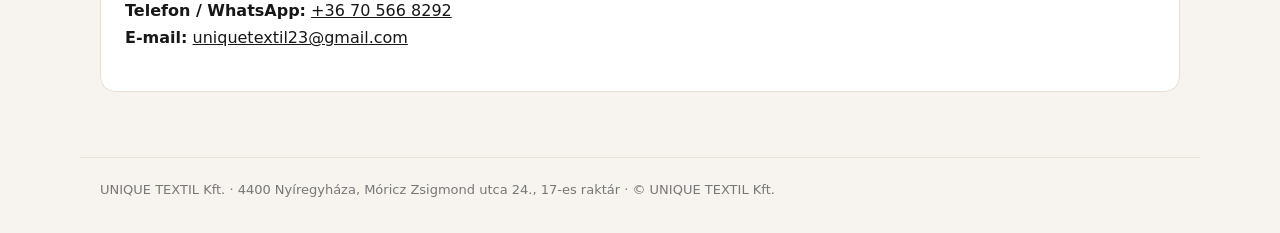
==== commit a88b8c72: "Add files via upload" ====
--- a/index.html
+++ b/index.html
@@ -1,112 +1,8 @@
-<!doctype html>
-<html lang="hu">
-<head>
-<meta charset="utf-8">
-<meta name="viewport" content="width=device-width, initial-scale=1">
-<meta name="description" content="UNIQUE TEXTIL Kft. – kanadai használtruha nagykereskedés Nyíregyházán. Zsákos és bálás ruházat, magyar árlista, akciók és termékvideók.">
-<title>Kanadai használtruha nagykereskedés – Nyíregyháza | UNIQUE TEXTIL Kft.</title>
-<link rel="stylesheet" href="style.css?v=20261029b">
-<style>
-/* Főoldal és egységes mobil fejléc */
-.site-top{position:relative}
-.mobile-nav-bar{display:none}
-.home-intro{background:#fff;border:1px solid #e6e0d5;border-radius:14px;padding:22px 25px;margin:0 0 22px;line-height:1.65}
-.home-intro p{margin:0 0 12px}.home-intro p:last-child{margin-bottom:0}
-.home-kicker{color:#d8a84f;font-weight:800;letter-spacing:.06em;text-transform:uppercase;font-size:12px;margin:0 0 8px}
-.home-lead{font-size:17px;font-weight:700;color:#fff;margin:9px 0 0}
-.home-heading{font-size:24px;margin:28px 0 15px;color:#171717}
-.home-benefits{display:grid;grid-template-columns:repeat(3,minmax(0,1fr));gap:16px}
-.home-benefit{background:#fff;border:1px solid #e6e0d5;border-radius:14px;padding:20px;box-shadow:0 4px 16px #0000000a}
-.home-benefit h3{font-size:18px;margin:0 0 9px}.home-benefit p{margin:0;line-height:1.55;color:#555}
-.home-products{background:#fff;border:1px solid #e6e0d5;border-radius:14px;padding:8px 23px}
-.home-products ul{margin:0;padding:7px 0;list-style:none;display:grid;grid-template-columns:1fr 1fr;column-gap:25px}
-.home-products li{padding:12px 0;border-bottom:1px solid #eee8df;line-height:1.5}
-.home-cta{background:#fff;border:1px solid #e6e0d5;border-radius:14px;padding:23px;margin-top:25px}
-.home-cta h2{margin:0 0 8px;font-size:23px}.home-cta p{line-height:1.6;margin:0 0 15px}
-.home-cta-links{display:flex;flex-wrap:wrap;gap:10px}.home-cta-links a{display:inline-block;padding:12px 16px;border-radius:9px;background:#171717;color:#fff;text-decoration:none;font-weight:700}.home-cta-links a:first-child{background:#d8a84f;color:#171717}
-.home-contact{margin-top:18px;font-size:15px;line-height:1.8}.home-contact a{font-weight:700}
-@media(max-width:760px){
- .site-top .mobile-nav-bar{display:flex!important;align-items:center!important;justify-content:space-between!important;gap:12px!important;position:static!important;margin:12px 0 0!important;width:100%!important}
- .site-top .mobile-nav-bar .mobile-menu-btn,.site-top .mobile-nav-bar .mobile-lang-btn{position:static!important;transform:none!important;float:none!important;display:inline-flex!important;align-items:center!important;justify-content:center!important;gap:8px!important;width:auto!important;min-width:0!important;min-height:44px!important;margin:0!important;padding:9px 13px!important;background:#171717!important;color:#d8a84f!important;border:1px solid #d8a84f!important;border-radius:10px!important;font:700 15px/1.2 inherit!important;text-decoration:none!important;box-shadow:none!important}
- .site-top .mobile-nav-bar .mobile-menu-btn{cursor:pointer}
- .site-top .mobile-nav-bar .mobile-lang-btn{margin-left:auto!important}
- .site-top .mobile-nav-bar .mobile-lang-btn img{width:24px;height:16px;object-fit:cover}
- .site-top #main-navigation{display:none!important;position:static!important;transform:none!important;width:100%!important;margin:12px 0 0!important;padding:8px 14px!important;background:#fff!important;border:1px solid #e6e0d5!important;border-radius:12px!important;box-sizing:border-box!important}
- .site-top #main-navigation.is-open{display:flex!important;flex-direction:column!important;align-items:stretch!important;gap:0!important}
- .site-top #main-navigation>a:not(.desktop-lang-btn){display:block!important;padding:12px 8px!important;border-bottom:1px solid #eee8df!important;color:#171717!important;text-decoration:none!important}
- .site-top #main-navigation>a:last-of-type:not(.desktop-lang-btn){border-bottom:0!important}
- .site-top #main-navigation .desktop-lang-btn{display:none!important}
- .home-benefits,.home-products ul{grid-template-columns:1fr}.home-intro,.home-cta{padding:18px}.home-benefit{padding:18px}.home-products{padding:6px 18px}
-}
-@media(min-width:761px){.site-top .mobile-nav-bar{display:none!important}}
-</style>
-</head>
-<body>
-<header class="site-top">
-  <a class="brand" href="index.html">UNIQUE TEXTIL Kft.<small>Kanadai használtruha nagykereskedés · Nyíregyháza</small></a>
-  <div class="mobile-nav-bar">
-    <button class="mobile-menu-btn" type="button" aria-expanded="false" aria-controls="main-navigation">☰ Menü</button>
-    <a class="mobile-lang-btn" href="https://depozit-hainesecond.ro/" lang="ro" aria-label="Román nyelvű weboldal"><img src="https://flagcdn.com/w40/ro.png" alt="" width="24" height="16"> RO</a>
-  </div>
-  <nav class="site-nav" id="main-navigation" aria-label="Főmenü">
-    <a href="index.html" aria-current="page">Főoldal</a>
-    <a href="akciok.html">Akciók</a>
-    <a href="arlista.html">Árlista</a>
-    <a href="termekvideok.html">Termékvideók</a>
-    <a href="szallitas.html">Szállítás</a>
-    <a href="kapcsolat.html">Kapcsolat</a>
-    <a class="lang desktop-lang-btn" href="https://depozit-hainesecond.ro/" lang="ro">🇷🇴 Română</a>
-  </nav>
-</header>
-<main>
-<section class="hero">
-  <p class="home-kicker">UNIQUE TEXTIL KFT. · NYÍREGYHÁZA</p>
-  <h1>Kanadai használtruha nagykereskedés – Nyíregyháza</h1>
-  <p class="home-lead">Minőségi használt ruházat, változatos kínálat, kedvező nagykereskedelmi árak.</p>
-</section>
-<section class="home-intro" aria-label="Bemutatkozás">
-  <p>A <strong>UNIQUE TEXTIL Kft.</strong> kanadai eredetű használtruha nagykereskedelmével foglalkozik. Nyíregyházi raktárunkból magyarországi, romániai és ukrajnai viszonteladókat, használtruha-üzleteket és kereskedőket szolgálunk ki.</p>
-  <p>Kínálatunkban női, férfi- és gyermekruházat, sport- és szabadidőruházat, szezonális termékek, valamint különféle vegyes ruházati kategóriák találhatók. Termékeinket zsákos és bálás kiszerelésben értékesítjük.</p>
-</section>
-<section aria-labelledby="products-heading">
-<h2 class="home-heading" id="products-heading">Termékeink</h2>
-<div class="home-products"><ul>
-<li><strong>Női ruházat:</strong> pólók, blúzok, pulóverek, ruhák.</li>
-<li><strong>Férfiruházat:</strong> pólók, ingek, pulóverek, nadrágok és felsőruházat.</li>
-<li><strong>Sport- és szabadidőruházat:</strong> edzőruhák, sportruházat, polárfelsők és mellények.</li>
-<li><strong>Szezonális kínálat:</strong> tavaszi–nyári és őszi–téli ruházat.</li>
-<li><strong>Speciális kategóriák:</strong> XXL méretek, kapucnis felsők.</li>
-</ul></div>
-</section>
-<section aria-labelledby="offers-heading">
-<h2 class="home-heading" id="offers-heading">Tekintse meg aktuális kínálatunkat!</h2>
-<div class="card-grid home-grid">
-<a class="tile" href="arlista.html"><span class="tile-icon">📋</span><h2>Árlista</h2><p>Nézze meg termékeinket és aktuális forintárainkat.</p><span class="tile-link">Árlista megnyitása →</span></a>
-<a class="tile" href="akciok.html"><span class="tile-icon">🔥</span><h2>Akciók</h2><p>Fedezze fel kedvezményes nagykereskedelmi ajánlatainkat.</p><span class="tile-link">Akciók megtekintése →</span></a>
-<a class="tile" href="termekvideok.html"><span class="tile-icon">▶</span><h2>Termékvideók</h2><p>Ismerje meg termékeinket videós bemutatóink segítségével.</p><span class="tile-link">Videók megtekintése →</span></a>
-</div>
-</section>
-<section class="home-cta" aria-labelledby="contact-heading">
-<h2 id="contact-heading">Rendelés és kapcsolat</h2>
-<p>Érdeklődjön az aktuális készletről, árakról és szállítási lehetőségekről!</p>
-<div class="home-cta-links"><a href="https://wa.me/36705668292" target="_blank" rel="noopener noreferrer">WhatsApp-érdeklődés</a><a href="szallitas.html">Szállítási információk</a><a href="kapcsolat.html">Kapcsolat</a></div>
-<div class="home-contact"><strong>UNIQUE TEXTIL Kft. – Nyíregyháza</strong><br>Telefon / WhatsApp: <a href="tel:+36705668292">+36 70 566 8292</a><br>E-mail: <a href="mailto:uniquetextil23@gmail.com">uniquetextil23@gmail.com</a></div>
-</section>
-</main>
-<footer class="site-footer">UNIQUE TEXTIL – Kanadai használtruha, nagykereskedelmi partnereknek. · © UNIQUE TEXTIL Kft.</footer>
-<script>
-(function(){
- const btn=document.querySelector('.mobile-menu-btn');
- const nav=document.getElementById('main-navigation');
- if(!btn||!nav)return;
- btn.addEventListener('click',function(e){
-   e.stopImmediatePropagation();
-   const open=btn.getAttribute('aria-expanded')!=='true';
-   btn.setAttribute('aria-expanded',String(open));
-   btn.textContent=open?'× Bezárás':'☰ Menü';
-   nav.classList.toggle('is-open',open);
- },true);
-})();
-</script>
-</body>
-</html>
+<!doctype html><html lang="hu"><head><meta charset="utf-8"><meta name="viewport" content="width=device-width,initial-scale=1"><meta name="description" content="Kanadai használtruha nagykereskedés Nyíregyházán; zsákos és bálás ruházat, árlista, akciók és videók"><title>Kanadai használtruha nagykereskedés – Nyíregyháza | UNIQUE TEXTIL Kft.</title><link rel="stylesheet" href="style.css?v=20261029c"></head><body>
+<header class="site-top"><a class="brand" href="index.html">UNIQUE TEXTIL Kft.<small>Kanadai használtruha nagykereskedés · Nyíregyháza</small></a><div class="mobile-nav-bar"><button class="mobile-menu-btn" type="button" aria-expanded="false" aria-controls="main-navigation">☰ Menü</button><a class="mobile-lang-btn" href="https://depozit-hainesecond.ro/" lang="ro" aria-label="Román nyelvű weboldal"><img src="https://flagcdn.com/w40/ro.png" alt="" width="24" height="16"> RO</a></div><nav class="site-nav" id="main-navigation" aria-label="Főmenü"><a href="index.html" aria-current="page">Főoldal</a>
+<a href="akciok.html">Akciók</a>
+<a href="arlista.html">Árlista</a>
+<a href="termekvideok.html">Termékvideók</a>
+<a href="szallitas.html">Szállítás</a>
+<a href="kapcsolat.html">Kapcsolat</a><a class="lang desktop-lang-btn" href="https://depozit-hainesecond.ro/" lang="ro">🇷🇴 Română</a></nav></header>
+<main><section class="hero"><div class="kicker">UNIQUE TEXTIL KFT. · NYÍREGYHÁZA</div><h1>Kanadai használtruha nagykereskedés – Nyíregyháza</h1><p>Minőségi használt ruházat, változatos kínálat, kedvező nagykereskedelmi árak.</p></section><section class="panel"><p>A <strong>UNIQUE TEXTIL Kft.</strong> kanadai eredetű használtruha nagykereskedelmével foglalkozik. Nyíregyházi raktárunkból magyarországi, romániai és ukrajnai viszonteladókat, használtruha-üzleteket és kereskedőket szolgálunk ki.</p><p>Kínálatunkban női, férfi- és gyermekruházat, sport- és szabadidőruházat, szezonális termékek, valamint különféle vegyes ruházati kategóriák találhatók. Termékeinket zsákos és bálás kiszerelésben értékesítjük.</p></section><h2 class="section-title">Termékeink</h2><section class="panel"><ul class="products-list"><li><strong>Női ruházat:</strong> pólók, blúzok, pulóverek, ruhák.</li><li><strong>Férfiruházat:</strong> pólók, ingek, pulóverek, nadrágok és felsőruházat.</li><li><strong>Sport- és szabadidőruházat:</strong> edzőruhák, sportruházat, polárfelsők és mellények.</li><li><strong>Szezonális kínálat:</strong> tavaszi–nyári és őszi–téli ruházat.</li><li><strong>Speciális kategóriák:</strong> XXL méretek, kapucnis felsők.</li></ul></section><h2 class="section-title">Tekintse meg aktuális kínálatunkat!</h2><div class="card-grid"><a class="tile" href="arlista.html"><span class="tile-icon">📋</span><h2>Árlista</h2><p>Nézze meg termékeinket és aktuális forintárainkat.</p><span class="tile-link">Árlista megnyitása →</span></a><a class="tile" href="akciok.html"><span class="tile-icon">🔥</span><h2>Akciók</h2><p>Fedezze fel kedvezményes nagykereskedelmi ajánlatainkat.</p><span class="tile-link">Akciók megtekintése →</span></a><a class="tile" href="termekvideok.html"><span class="tile-icon">▶</span><h2>Termékvideók</h2><p>Ismerje meg termékeinket videós bemutatóink segítségével.</p><span class="tile-link">Videók megtekintése →</span></a></div><section class="panel"><h2>Rendelés és kapcsolat</h2><p>Érdeklődjön az aktuális készletről, árakról és szállítási lehetőségekről!</p><div class="buttons"><a class="button gold" href="https://wa.me/36705668292">WhatsApp-érdeklődés</a><a class="button" href="szallitas.html">Szállítási információk</a><a class="button" href="kapcsolat.html">Kapcsolat</a></div><p><strong>Raktár:</strong> 4400 Nyíregyháza, Móricz Zsigmond utca 24., 17-es raktár<br><strong>Telefon / WhatsApp:</strong> <a href="tel:+36705668292">+36 70 566 8292</a><br><strong>E-mail:</strong> <a href="mailto:uniquetextil23@gmail.com">uniquetextil23@gmail.com</a></p></section></main><footer class="site-footer">UNIQUE TEXTIL Kft. · 4400 Nyíregyháza, Móricz Zsigmond utca 24., 17-es raktár · © UNIQUE TEXTIL Kft.</footer><script src="site.js?v=20261029c" defer></script></body></html>
--- a/style.css
+++ b/style.css
@@ -1,183 +1 @@
-
-:root{--gold:#d8a84f;--gold-dark:#b8892f;--ink:#171717;--red:#c7221b;--line:#e6e0d5}
-*{box-sizing:border-box}html{scroll-behavior:smooth}body{margin:0;background:#f7f5f0;color:#222;font:16px Arial,Helvetica,sans-serif}a{color:#765013}
-.site-top{max-width:1160px;margin:0 auto;padding:15px 18px 0}.brand{display:inline-block;font-size:20px;font-weight:850;color:#111;text-decoration:none}.brand small{display:block;color:#666;font-size:11px;margin-top:4px}.site-nav{display:flex;flex-wrap:wrap;background:#fff;border-bottom:1px solid #ddd;margin-top:13px}.site-nav a{padding:13px 12px;text-decoration:none;color:#151515;font-size:14px;font-weight:700}.site-nav a:hover{background:#f7f2e8}.site-nav a[aria-current]{color:#b88626}.site-nav .lang{margin-left:auto}
-.site-main{max-width:1160px;margin:0 auto;padding:20px 18px 42px}.page-banner{background:linear-gradient(115deg,#111,#3b2a11);color:white;padding:27px 27px;border-radius:17px;margin-bottom:17px}.page-banner h1{margin:0;font-size:clamp(26px,3.5vw,38px);line-height:1.15}.page-banner p{margin:8px 0 0;color:#ead19d;font-size:15px}
-.card-grid,.grid{display:grid;grid-template-columns:repeat(auto-fit,minmax(250px,1fr));gap:16px}.tile,.card,.promo-card{background:#fff;border:1px solid var(--line);border-radius:14px;padding:19px;box-shadow:0 4px 16px #0000000a}.tile{display:flex;flex-direction:column;gap:12px}.home-grid .tile{text-decoration:none;color:inherit}.tile h2,.card h3,.promo-card h2{margin:0;font-size:19px}.tile p,.card p,.promo-card p{margin:0;color:#555;line-height:1.5;flex:1}.tile-icon{font-size:25px}.tile-link{font-weight:800;color:#9b6a1d}.tile a:not(.action-link){font-weight:700}.mini-actions{display:flex;gap:12px;flex-wrap:wrap;margin-top:20px}.action-link{display:inline-block;text-decoration:none;background:#171717;color:white;padding:12px 16px;border-radius:9px;font-weight:700}.below-link{margin:22px 0}.below-link a{font-weight:700}
-.search,.promo-search{display:block;width:100%;border:1px solid #d6d0c4;border-radius:11px;background:white;font:16px Arial;padding:14px 16px;margin:0 0 15px}.tools{display:flex;align-items:center;gap:15px}.tools .search{flex:1}.count{font-size:14px;color:#666;white-space:nowrap}.status,.promo-info,.notice{background:#fff3d9;border-radius:10px;padding:13px;margin:14px 0}.status[hidden],.promo-info[hidden]{display:none!important}
-.promo-grid .promo-card{display:flex;flex-direction:column;gap:11px}.promo-card .promo-tag{font-size:12px;color:#a6201d;font-weight:800}.promo-card .promo-price{font-size:22px;font-weight:800;color:#a6201d}.promo-card .promo-old{font-size:13px;color:#777;text-decoration:line-through}.promo-card .promo-kg{font-size:13px;color:#666}.promo-card .promo-contact{display:block;background:#171717;color:white;text-align:center;border-radius:9px;text-decoration:none;font-weight:700;padding:12px;margin-top:auto}
-.category-nav{display:flex;gap:9px;flex-wrap:wrap;margin:0 0 15px}.category-nav a{flex:1 1 190px;text-align:center;background:#fff;border:1px solid var(--gold);color:#111;border-radius:10px;padding:13px 10px;font-weight:800;text-decoration:none}.category-nav a:hover{background:#f6e6c3}.category-nav a[hidden]{display:none}.section{margin-top:24px;scroll-margin-top:16px}.section h2{font-size:22px;margin:0 0 13px;padding-bottom:9px;border-bottom:2px solid #dec68d}.section .count{font-weight:normal;margin-left:7px}.card{display:flex;flex-direction:column;gap:11px}.card h3{font-size:19px}.card p:empty{display:none}.price-simple{font-size:16px;font-weight:800;margin-top:auto}.watch{background:var(--red);color:white;border:0;border-radius:9px;padding:12px;font-weight:800;cursor:pointer}.watch:hover{background:#a61c17}.empty{background:white;padding:16px;border-radius:10px}
-.video-modal{position:fixed;inset:0;z-index:1000;background:rgba(0,0,0,.88);display:flex;align-items:center;justify-content:center;padding:18px}.video-modal[hidden]{display:none!important}.video-dialog{width:min(100%,480px);position:relative}.video-close{position:absolute;right:0;top:-50px;border:0;background:white;border-radius:9px;padding:9px 14px;font-size:22px;cursor:pointer}.video-frame-wrap{width:100%;aspect-ratio:9/16;max-height:78vh;background:#000;border-radius:14px;overflow:hidden}.video-frame-wrap iframe{width:100%;height:100%;border:0}.video-fallback{text-align:center}.video-fallback a{color:white}
-.price-tools{margin:0 0 12px}.price-frame{border:1px solid var(--line);background:white;border-radius:14px;overflow:hidden}.price-frame iframe{width:100%;height:1100px;display:block;border:0}.site-footer{max-width:1124px;margin:0 auto 20px;padding:17px 18px;border-top:1px solid var(--line);color:#666;text-align:center;font-size:13px}.site-footer a{color:#765013}
-@media(max-width:650px){.site-top{padding:12px 10px 0}.site-nav a{font-size:12px;padding:10px 8px}.site-nav .lang{margin-left:0}.site-main{padding:12px 10px 25px}.page-banner{padding:20px 18px;border-radius:13px}.tools{display:block}.tools .count{display:block;margin-bottom:14px}.price-frame iframe{height:900px}.card-grid,.grid{grid-template-columns:1fr}}
-
-/* Fekete-arany nyelvválasztó */
-.site-nav a.lang-button {
-  display: inline-flex;
-  align-items: center;
-  gap: 8px;
-  padding: 8px 14px;
-  border: 1px solid #d4af37;
-  border-radius: 7px;
-  background: #171717;
-  color: #d4af37;
-  font-weight: 600;
-  text-decoration: none;
-  white-space: nowrap;
-  transition: all 0.2s ease;
-}
-
-.site-nav a.lang-button img {
-  width: 24px;
-  height: 16px;
-  object-fit: cover;
-  display: block;
-}
-
-.site-nav a.lang-button:hover,
-.site-nav a.lang-button:focus-visible {
-  background: #d4af37;
-  color: #111111;
-}
-
-/* Mobilbarát navigáció */
-@media (max-width: 768px) {
-  .site-nav {
-    display: flex;
-    flex-direction: column;
-    align-items: stretch;
-    gap: 0;
-  }
-
-  .site-nav a:not(.lang) {
-    display: none;
-    padding: 13px 16px;
-    border-bottom: 1px solid #e8e1d4;
-  }
-
-  .site-nav.mobile-open a:not(.lang) {
-    display: block;
-  }
-
-  .site-nav a.lang {
-    display: inline-flex;
-    align-items: center;
-    justify-content: center;
-    width: fit-content;
-    margin: 8px 0 8px 12px;
-  }
-
-  .mobile-menu-toggle {
-    display: block;
-    padding: 12px 16px;
-    background: #171717;
-    color: #d4af37;
-    border: 1px solid #d4af37;
-    border-radius: 7px;
-    font-weight: 700;
-    cursor: pointer;
-  }
-}
-
-@media (min-width: 769px) {
-  .mobile-menu-toggle {
-    display: none;
-  }
-}
-
-
-/* Mobilmenü és nyelvválasztó javítása */
-
-/* Új mobil fejléc */
-
-.mobile-nav-bar {
-  display: none;
-}
-
-.desktop-lang-btn {
-  display: inline-flex;
-}
-
-/* Mobilnézet */
-@media (max-width: 768px) {
-
-  .site-top {
-    display: flex !important;
-    flex-direction: column !important;
-    align-items: stretch !important;
-  }
-
-  .site-top .brand {
-    position: static !important;
-    display: block !important;
-    width: 100% !important;
-  }
-
-  .mobile-nav-bar {
-    display: flex !important;
-    align-items: center;
-    justify-content: space-between;
-    gap: 12px;
-    width: 100%;
-    margin: 12px 0;
-  }
-
-  .mobile-menu-btn,
-  .mobile-lang-btn {
-    position: static !important;
-    display: inline-flex !important;
-    align-items: center;
-    justify-content: center;
-    gap: 8px;
-    width: auto !important;
-    min-height: 42px;
-    padding: 9px 14px;
-    background: #171717;
-    color: #d8a84f !important;
-    border: 1px solid #d8a84f;
-    border-radius: 9px;
-    font-size: 15px;
-    font-weight: 700;
-    text-decoration: none;
-    cursor: pointer;
-    box-sizing: border-box;
-  }
-
-  .mobile-lang-btn img {
-    width: 24px;
-    height: 16px;
-    object-fit: cover;
-  }
-
-  .site-nav {
-    display: none !important;
-    position: static !important;
-    width: 100% !important;
-    margin: 0 0 12px !important;
-    padding: 8px !important;
-    background: #fff;
-    border-radius: 10px;
-    box-sizing: border-box;
-  }
-
-  .site-nav.is-open {
-    display: flex !important;
-    flex-direction: column !important;
-    align-items: stretch !important;
-  }
-
-  .site-nav a {
-    display: block;
-    padding: 11px 12px;
-  }
-
-  .site-nav .desktop-lang-btn {
-    display: none !important;
-  }
-}
-
-@media (min-width: 769px) {
-  .mobile-nav-bar {
-    display: none !important;
-  }
-}
+:root{--ink:#171717;--gold:#d8a84f;--bg:#f7f4ef;--line:#e6e0d5}*{box-sizing:border-box}html{scroll-behavior:smooth}body{margin:0;background:var(--bg);color:var(--ink);font:16px/1.55 system-ui,-apple-system,Segoe UI,Arial,sans-serif}a{color:inherit}.site-top,main,.site-footer{max-width:1120px;margin:auto}.site-top{padding:24px 20px 12px}.brand{display:inline-block;font-size:27px;line-height:1.15;font-weight:850;text-decoration:none;letter-spacing:-.025em}.brand small{display:block;color:#666;font-size:13px;font-weight:650;letter-spacing:0;margin-top:7px}.site-nav{display:flex;align-items:center;flex-wrap:wrap;gap:4px;margin-top:20px;padding:9px;background:white;border:1px solid var(--line);border-radius:12px}.site-nav>a{padding:10px 12px;text-decoration:none;font-weight:700;border-radius:8px}.site-nav>a:hover,.site-nav>a[aria-current=page]{color:#a87516;background:#fbf6e9}.site-nav .desktop-lang-btn{margin-left:auto;background:var(--ink);color:var(--gold);border:1px solid var(--gold)}.mobile-nav-bar{display:none}main{padding:8px 20px 45px}.hero{background:linear-gradient(110deg,#141414,#39270f);color:#fff;padding:34px 38px;border-radius:17px;margin:12px 0 25px}.hero h1{font-size:clamp(29px,4vw,43px);line-height:1.15;margin:5px 0 12px}.kicker{font-size:12px;letter-spacing:.09em;color:#e9c989;font-weight:800;text-transform:uppercase}.hero p:last-child{font-size:17px;color:#e9d1a0;font-weight:650}.panel,.product-card,.tile{background:#fff;border:1px solid var(--line);border-radius:15px;padding:24px}.panel{margin:20px 0}.panel p{line-height:1.7}.section-title{margin:30px 0 16px;font-size:25px}.card-grid{display:grid;grid-template-columns:repeat(3,minmax(0,1fr));gap:15px}.tile{text-decoration:none;display:block}.tile h2{margin:5px 0;font-size:21px}.tile-icon{font-size:24px}.tile-link{font-weight:800;color:#9c6c16}.products-list{display:grid;grid-template-columns:1fr 1fr;gap:0 22px;list-style:none;padding:0;margin:0}.products-list li{padding:13px 0;border-bottom:1px solid var(--line)}.buttons{display:flex;flex-wrap:wrap;gap:10px}.button{display:inline-block;background:#171717;color:#fff;border-radius:9px;padding:11px 16px;text-decoration:none;font-weight:750;border:0;cursor:pointer}.button.gold{background:var(--gold);color:#171717}.search{width:100%;font:inherit;padding:15px;border:1px solid #d5ccbb;border-radius:12px;background:white}.muted{color:#666}.product-grid{display:grid;grid-template-columns:repeat(2,minmax(0,1fr));gap:15px;margin:18px 0}.product-card h2{font-size:22px;margin:8px 0}.product-card p{margin:8px 0}.price{font-size:23px;font-weight:850;color:#a32622}.tag{font-size:12px;font-weight:850;color:#a32622}.product-card .button{margin-top:10px}.video-link{background:#b9231e}.tabs{display:flex;flex-wrap:wrap;gap:9px;margin:18px 0}.tab{background:#fff;border:1px solid var(--gold);border-radius:10px;padding:12px 16px;font-weight:750;cursor:pointer}.tab.active{background:#171717;color:#eac47a}.notice{border-left:4px solid var(--gold);padding:12px 16px;background:#fff;border-radius:7px}.price-frame{width:100%;height:78vh;min-height:700px;border:1px solid var(--line);border-radius:12px;background:white}.site-footer{border-top:1px solid var(--line);padding:22px 20px 32px;color:#777;font-size:13px}.contact-line{margin:10px 0}.contact-line a{font-weight:750}.mobile-nav-bar button,.mobile-nav-bar a{font:700 15px/1.2 system-ui,-apple-system,Segoe UI,Arial,sans-serif} @media(max-width:760px){.site-top{padding:18px 12px 8px}.brand{font-size:23px}.brand small{font-size:12px}.mobile-nav-bar{display:flex;align-items:center;justify-content:space-between;gap:12px;margin-top:15px}.mobile-menu-btn,.mobile-lang-btn{position:static;display:inline-flex;align-items:center;justify-content:center;gap:7px;padding:10px 13px;min-height:44px;border-radius:10px;border:1px solid var(--gold);background:#171717;color:var(--gold);text-decoration:none;cursor:pointer}.mobile-lang-btn img{width:24px;height:16px;object-fit:cover}.site-nav{display:none;margin:12px 0 0;padding:8px 14px}.site-nav.is-open{display:flex;flex-direction:column;align-items:stretch;gap:0}.site-nav>a:not(.desktop-lang-btn){display:block;padding:12px 8px;border-bottom:1px solid var(--line)}.site-nav .desktop-lang-btn{display:none}main{padding:5px 12px 32px}.hero{padding:27px 22px;margin-top:10px}.hero h1{font-size:30px}.panel,.product-card,.tile{padding:19px}.card-grid,.product-grid,.products-list{grid-template-columns:1fr}.section-title{font-size:23px}.price-frame{height:75vh;min-height:540px}}@media(min-width:761px){.mobile-nav-bar{display:none!important}.site-nav{display:flex!important}}
